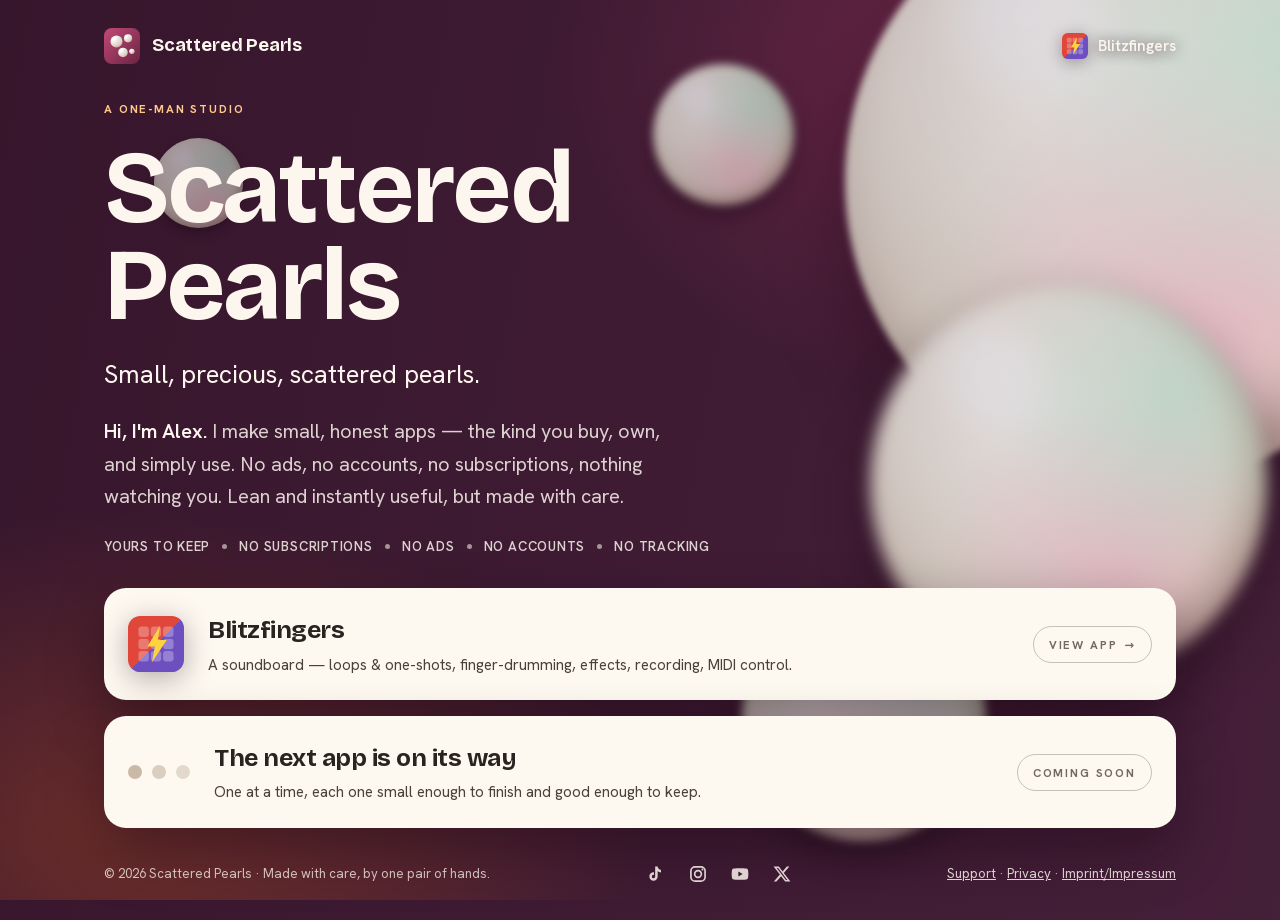
==== index.html @ 934b1f48 "Footers: the studio's channels — TikTok, Instagram, YouTube, X Co-Authored-By: Claude Opus 5.5 <nore" ====
<!doctype html>
<html lang="en" data-surface="brand">
<head>
  <meta charset="utf-8">
  <meta name="viewport" content="width=device-width, initial-scale=1">

  <title>Scattered Pearls — a one-man app studio</title>
  <meta name="description" content="A tiny studio for lean, ad-free apps that are yours to keep. No accounts, no subscriptions, no tracking. First app: Blitzfingers, a soundboard.">
  <link rel="canonical" href="https://scatteredpearls.studio/">
  <meta name="color-scheme" content="dark">
  <meta name="theme-color" content="#46203a">

  <meta property="og:type" content="website">
  <meta property="og:site_name" content="Scattered Pearls">
  <meta property="og:title" content="Scattered Pearls — a one-man app studio">
  <meta property="og:description" content="Small, honest apps — the kind you buy, own, and simply use. No ads, no accounts, no subscriptions, nothing watching you.">
  <meta property="og:url" content="https://scatteredpearls.studio/">

  <link rel="icon" href="favicon.ico" sizes="32x32">
  <link rel="icon" type="image/svg+xml" href="studio-tile.svg">
  <link rel="apple-touch-icon" href="studio-tile-180.png">

  <!-- Shared design system (vendored from the hub) -->
  <link rel="stylesheet" href="tokens.css">
  <link rel="stylesheet" href="base.css">

  <style>
    /* Locally-hosted brand fonts — no CDN, no visitor data leaves for a third party. */
    @font-face { font-family: "Hanken Grotesk"; font-style: normal; font-weight: 400; font-display: swap; src: url("fonts/hanken-400.woff2") format("woff2"); }
    @font-face { font-family: "Hanken Grotesk"; font-style: normal; font-weight: 600; font-display: swap; src: url("fonts/hanken-600.woff2") format("woff2"); }
    @font-face { font-family: "Hanken Grotesk"; font-style: normal; font-weight: 700; font-display: swap; src: url("fonts/hanken-700.woff2") format("woff2"); }
    @font-face { font-family: "Bricolage Grotesque"; font-style: normal; font-weight: 700; font-display: swap; src: url("fonts/bricolage-700.woff2") format("woff2"); }

    /* Palette comes from the design system's brand surface: this page opts in
       with data-surface="brand" on <html>, so tokens.css provides the plum
       ground, cream card and on-ground text (plus the type/space/radius
       scales). Not themed — one fixed branded surface, always dark. */

    * { box-sizing: border-box; }
    html, body { min-height: 100%; }

    body {
      margin: 0;
      min-height: 100svh;
      position: relative;
      overflow-x: hidden;
      background:
        radial-gradient(70vw 62vh at 86% 8%, var(--sp-ground-rose) 0%, rgba(138, 47, 86, 0) 62%),
        radial-gradient(68vw 58vh at 10% 92%, var(--sp-ground-warm) 0%, rgba(154, 68, 51, 0) 60%),
        var(--sp-ground);
      background-attachment: fixed;
      color: var(--sp-on-ground);
      font-family: var(--sp-font-body);
      font-size: var(--sp-text-md);
      line-height: var(--sp-leading-normal);
      -webkit-font-smoothing: antialiased;
    }

    /* ── Pearls ──────────────────────────────────────────────────────────────
       Each pearl is one element. --s is its diameter; the highlight, the
       nacre sheen, the core shadow and the cast shadow all scale from it, so
       a pearl stays a pearl at any size. */
    .pearls { position: absolute; inset: 0; overflow: hidden; pointer-events: none; z-index: 0; }

    .pearl {
      position: absolute;
      width: var(--s);
      height: var(--s);
      border-radius: 50%;
      filter: blur(calc(var(--s) * 0.006));
      background:
        radial-gradient(circle at 30% 22%, #ffffff 0%, rgba(255,255,255,.90) 5%, rgba(255,255,255,0) 16%),
        radial-gradient(circle at 76% 28%, rgba(166,232,212,.42) 0%, rgba(166,232,212,0) 44%),
        radial-gradient(circle at 62% 74%, rgba(255,179,208,.46) 0%, rgba(255,179,208,0) 48%),
        radial-gradient(circle at 36% 30%, #fffefb 0%, #f6f0e6 32%, #e3d8c9 64%, #b7a693 100%);
      box-shadow:
        inset calc(var(--s) * -0.034) calc(var(--s) * -0.040) calc(var(--s) * 0.087) rgba(88, 62, 52, .30),
        0 calc(var(--s) * 0.063) calc(var(--s) * 0.127) rgba(28, 6, 20, .48);
    }

    .p1 { --s: clamp(300px, 47vw, 640px); right: -13%; top: -13%;  animation: sp-drift-1 19s cubic-bezier(.45,.05,.55,.95) infinite; }
    .p2 { --s: clamp(190px, 31vw, 440px); right:  1%;  top:  31%;  animation: sp-drift-2 24s cubic-bezier(.45,.05,.55,.95) infinite; filter: blur(8px); }
    .p3 { --s: clamp(130px, 19vw, 275px); right: 23%;  top:  65%;  animation: sp-drift-3 31s cubic-bezier(.45,.05,.55,.95) infinite; filter: blur(5px); }
    .p4 { --s: clamp(88px,  11vw, 158px); left:  51%;  top:   7%;  animation: sp-drift-2 24s cubic-bezier(.45,.05,.55,.95) infinite; filter: blur(4px); }
    .p5 { --s: clamp(58px,   7vw, 100px); left:  12%;  top:  15%;  animation: sp-drift-1 19s cubic-bezier(.45,.05,.55,.95) infinite; }

    @keyframes sp-drift-1 { 0%, 100% { transform: translate3d(0, 0, 0); } 50% { transform: translate3d(-14px, -26px, 0); } }
    @keyframes sp-drift-2 { 0%, 100% { transform: translate3d(0, 0, 0); } 50% { transform: translate3d(18px, 20px, 0); } }
    @keyframes sp-drift-3 { 0%, 100% { transform: translate3d(0, 0, 0); } 50% { transform: translate3d(-22px, 14px, 0); } }

    /* Seats the text on the colour without flattening it. */
    .scrim {
      position: absolute; inset: 0; z-index: 1; pointer-events: none;
      background: linear-gradient(100deg, rgba(38, 12, 30, .48) 0%, rgba(38, 12, 30, .26) 46%, rgba(38, 12, 30, .04) 100%);
    }

    /* ── Layout ── */
    .page {
      position: relative; z-index: 2;
      display: flex; flex-direction: column;
      gap: var(--sp-space-6);
      min-height: 100svh;
      max-width: 1120px;
      margin: 0 auto;
      padding: var(--sp-space-5) var(--sp-space-5) var(--sp-space-6);
      padding-left: max(var(--sp-space-5), env(safe-area-inset-left));
      padding-right: max(var(--sp-space-5), env(safe-area-inset-right));
    }

    :focus-visible { outline: 3px solid rgba(255, 201, 141, .9); outline-offset: 3px; border-radius: 6px; }

    .site-head { display: flex; align-items: center; justify-content: space-between; gap: var(--sp-space-4); }
    .brand { display: inline-flex; align-items: center; gap: var(--sp-space-3); text-decoration: none; color: var(--sp-on-ground); }
    .brand img { width: 36px; height: 36px; display: block; }
    .brand span { font-family: var(--sp-font-display); font-weight: var(--sp-weight-bold); font-size: var(--sp-text-lg); letter-spacing: -0.01em; }
    /* One link per app for now; becomes an "Apps" entry once there is a second. */
    .site-nav a { display: inline-flex; align-items: center; gap: 10px; min-height: 44px; color: var(--sp-on-ground); text-decoration: none; font-size: var(--sp-text-md); font-weight: var(--sp-weight-semibold); text-shadow: 0 1px 14px rgba(38, 12, 30, .75); }
    .site-nav a img { width: 26px; height: 26px; display: block; filter: drop-shadow(0 3px 8px rgba(28, 6, 20, .35)); }
    .site-nav a:hover span { text-decoration: underline; text-underline-offset: 5px; text-decoration-thickness: 1px; }

    .hero { flex-grow: 1; display: flex; flex-direction: column; justify-content: center; gap: var(--sp-space-5); max-width: 62ch; }
    .eyebrow { font-size: var(--sp-text-xs); font-weight: var(--sp-weight-bold); letter-spacing: var(--sp-tracking-label); text-transform: uppercase; color: var(--sp-eyebrow); }
    h1 { margin: 0; font-family: var(--sp-font-display); font-weight: var(--sp-weight-bold); font-size: clamp(3.2rem, 8vw, 6.4rem); line-height: 0.94; letter-spacing: -0.032em; }
    .claim { margin: 0; font-size: clamp(1.15rem, 2.2vw, 1.62rem); font-weight: var(--sp-weight-medium); line-height: 1.3; max-width: 30ch; }
    .lede { margin: 0; font-size: clamp(1.0625rem, 1.6vw, 1.25rem); line-height: 1.62; color: var(--sp-on-ground-2); max-width: 52ch; }
    .lede strong { font-weight: var(--sp-weight-semibold); color: var(--sp-on-ground); }

    .promises { display: flex; flex-wrap: wrap; align-items: center; gap: var(--sp-space-3); margin: 0; padding: 0; list-style: none; font-size: var(--sp-text-sm); font-weight: var(--sp-weight-semibold); letter-spacing: 0.06em; text-transform: uppercase; color: var(--sp-on-ground-2); }
    .promises li { display: inline-flex; align-items: center; gap: var(--sp-space-3); }
    .promises li + li::before { content: ""; width: 5px; height: 5px; border-radius: 50%; background: rgba(253, 246, 238, .55); }

    /* The promises row is a label strip, not prose, so it does not share the hero's text
       measure: from tablet up it runs to its natural width and stays on one line. */
    @media (min-width: 560px) {
      .promises { flex-wrap: nowrap; width: max-content; }
    }

    /* ── App cards on the brand ground: live app links + a coming-soon slot.
       Both are the same cream card; .app is the interactive (link) variant. ── */
    .apps { display: flex; flex-direction: column; gap: var(--sp-space-4); }

    .soon,
    .app {
      display: flex; align-items: center; gap: var(--sp-space-5);
      background: var(--sp-card); color: var(--sp-card-ink);
      border-radius: var(--sp-radius-xl);
      padding: var(--sp-space-5);
      box-shadow: 0 24px 54px rgba(28, 6, 20, .44);
    }

    /* Live app link */
    .app { text-decoration: none; transition: transform var(--sp-dur-base) var(--sp-ease), box-shadow var(--sp-dur-base) var(--sp-ease); }
    .app:hover { transform: translateY(-2px); box-shadow: 0 32px 64px rgba(28, 6, 20, .52); }
    .app .icon { flex: 0 0 auto; width: 56px; height: 56px; }
    .app .icon img { width: 100%; height: 100%; display: block; filter: drop-shadow(0 6px 14px rgba(28, 6, 20, .32)); }
    .app .meta { display: flex; flex-direction: column; gap: 4px; min-width: 0; }
    .app .name { font-family: var(--sp-font-display); font-weight: var(--sp-weight-bold); font-size: var(--sp-text-xl); letter-spacing: -0.02em; }
    .app .desc { font-size: var(--sp-text-md); color: var(--sp-card-ink-2); }
    .app .tag { margin-left: auto; flex: 0 0 auto; display: inline-flex; align-items: center; gap: 7px; font-size: var(--sp-text-xs); font-weight: var(--sp-weight-bold); letter-spacing: var(--sp-tracking-label); text-transform: uppercase; color: var(--sp-card-muted); border: 1px solid rgba(42, 36, 32, .26); border-radius: var(--sp-radius-pill); padding: 9px 15px; white-space: nowrap; }
    .app .tag .arr { transition: transform var(--sp-dur-base) var(--sp-ease); }
    .app:hover .tag { color: var(--sp-card-ink); border-color: rgba(42, 36, 32, .5); }
    .app:hover .tag .arr { transform: translateX(3px); }

    /* Coming-soon slot */
    .soon .dots { display: flex; gap: 10px; flex: 0 0 auto; }
    .soon .dots span { width: 14px; height: 14px; border-radius: 50%; background: #d9cec0; }
    .soon .dots span:nth-child(1) { background: #c9b9a6; }
    .soon .dots span:nth-child(3) { background: #e2d9cc; }
    .soon .txt { display: flex; flex-direction: column; gap: 4px; }
    .soon .title { font-family: var(--sp-font-display); font-weight: var(--sp-weight-bold); font-size: var(--sp-text-xl); letter-spacing: -0.02em; }
    .soon .sub { font-size: var(--sp-text-md); color: var(--sp-card-ink-2); }
    .soon .tag { margin-left: auto; flex: 0 0 auto; font-size: var(--sp-text-xs); font-weight: var(--sp-weight-bold); letter-spacing: var(--sp-tracking-label); text-transform: uppercase; color: var(--sp-card-muted); border: 1px solid rgba(42, 36, 32, .26); border-radius: var(--sp-radius-pill); padding: 9px 15px; }

    footer { display: flex; align-items: center; justify-content: space-between; gap: var(--sp-space-4); font-size: var(--sp-text-sm); color: var(--sp-on-ground-3); }
    footer a { color: var(--sp-on-ground-2); }
    footer a:hover { color: var(--sp-on-ground); }
    .social { display: inline-flex; gap: 14px; align-items: center; }
    .social a { display: inline-flex; padding: 4px; border-radius: 8px; }
    .social a:hover { opacity: .85; }

    /* ── Phone ── */
    @media (max-width: 720px) {
      .page { gap: var(--sp-space-5); padding: var(--sp-space-4) var(--sp-space-4) var(--sp-space-5); }
      .hero { gap: var(--sp-space-4); }
      .brand img { width: 32px; height: 32px; }
      .brand span { font-size: var(--sp-text-md); }

      .p1 { --s: 320px; right: -33%; top: -15%; }
      .p2 { --s: 150px; left: -14%; right: auto; top: 8%; }
      .p3 { --s: 210px; right: -22%; top: auto; bottom: 4%; }
      .p4, .p5 { display: none; }

      .scrim { background: linear-gradient(180deg, rgba(38, 12, 30, .30) 0%, rgba(38, 12, 30, .14) 38%, rgba(38, 12, 30, .34) 100%); }

      .soon, .app { flex-wrap: wrap; gap: var(--sp-space-4); padding: var(--sp-space-4); border-radius: var(--sp-radius-lg); }
      .soon .tag, .app .tag { margin-left: 0; }
      footer { flex-direction: column; align-items: flex-start; gap: 4px; }
    }

    /* base.css already damps animation globally; this is the explicit belt-and-braces. */
    @media (prefers-reduced-motion: reduce) {
      .p1, .p2, .p3, .p4, .p5 { animation: none; }
    }
  </style>
</head>
<body>

  <div class="pearls" aria-hidden="true">
    <span class="pearl p1"></span>
    <span class="pearl p2"></span>
    <span class="pearl p3"></span>
    <span class="pearl p4"></span>
    <span class="pearl p5"></span>
  </div>
  <div class="scrim" aria-hidden="true"></div>

  <div class="page">

    <header class="site-head">
      <a class="brand" href="/">
        <img src="studio-tile.svg" alt="" width="36" height="36">
        <span>Scattered Pearls</span>
      </a>
      <nav class="site-nav" aria-label="Apps"><a href="/blitzfingers/"><img src="blitzfingers-icon.svg" alt="" width="26" height="26"><span>Blitzfingers</span></a></nav>
    </header>

    <main class="hero">
      <span class="eyebrow">A one-man studio</span>
      <h1>Scattered<br>Pearls</h1>
      <p class="claim">Small, precious, scattered pearls.</p>
      <p class="lede"><strong>Hi, I'm Alex.</strong> I make small, honest apps — the kind you buy, own, and simply use. No ads, no accounts, no subscriptions, nothing watching you. Lean and instantly useful, but made with care.</p>
      <ul class="promises">
        <li>Yours to keep</li>
        <li>no subscriptions</li>
        <li>no ads</li>
        <li>no accounts</li>
        <li>no tracking</li>
      </ul>
    </main>

    <div class="apps">
      <a class="app" href="/blitzfingers/" aria-label="Blitzfingers — a soundboard for iPhone. View the app.">
        <span class="icon"><img src="blitzfingers-icon.svg" alt="" width="56" height="56"></span>
        <span class="meta">
          <span class="name">Blitzfingers</span>
          <span class="desc">A soundboard — loops &amp; one-shots, finger-drumming, effects, recording, MIDI control.</span>
        </span>
        <span class="tag">View app <span class="arr" aria-hidden="true">→</span></span>
      </a>

      <div class="soon">
        <div class="dots" aria-hidden="true"><span></span><span></span><span></span></div>
        <div class="txt">
          <span class="title">The next app is on its way</span>
          <span class="sub">One at a time, each one small enough to finish and good enough to keep.</span>
        </div>
        <span class="tag">coming soon</span>
      </div>
    </div>

    <footer>
      <span>© 2026 Scattered Pearls · Made with care, by one pair of hands.</span>
      <nav class="social" aria-label="Scattered Pearls elsewhere"><a href="https://www.tiktok.com/@scatteredpearlsstudio" rel="me noopener" aria-label="TikTok" title="TikTok"><svg viewBox="0 0 24 24" width="20" height="20" fill="currentColor" aria-hidden="true"><path d="M14 3c.3 2.2 1.7 3.8 4 4.1v3a7 7 0 0 1-4-1.3V15a5 5 0 1 1-5-5h.6v3.1A2 2 0 1 0 11 15V3z"/></svg></a><a href="https://www.instagram.com/scatteredpearlsstudio" rel="me noopener" aria-label="Instagram" title="Instagram"><svg viewBox="0 0 24 24" width="20" height="20" fill="currentColor" aria-hidden="true"><rect x="3.5" y="3.5" width="17" height="17" rx="5" fill="none" stroke="currentColor" stroke-width="2"/><circle cx="12" cy="12" r="4" fill="none" stroke="currentColor" stroke-width="2"/><circle cx="17.3" cy="6.7" r="1.2"/></svg></a><a href="https://www.youtube.com/@scatteredpearlsstudio" rel="me noopener" aria-label="YouTube" title="YouTube"><svg viewBox="0 0 24 24" width="20" height="20" fill="currentColor" aria-hidden="true"><path d="M21.6 7.2a2.6 2.6 0 0 0-1.8-1.8C18.2 5 12 5 12 5s-6.2 0-7.8.4A2.6 2.6 0 0 0 2.4 7.2 27 27 0 0 0 2 12a27 27 0 0 0 .4 4.8 2.6 2.6 0 0 0 1.8 1.8C5.8 19 12 19 12 19s6.2 0 7.8-.4a2.6 2.6 0 0 0 1.8-1.8A27 27 0 0 0 22 12a27 27 0 0 0-.4-4.8zM10 15V9l5.2 3z"/></svg></a><a href="https://x.com/ScatteredPrsStd" rel="me noopener" aria-label="X" title="X"><svg viewBox="0 0 24 24" width="20" height="20" fill="currentColor" aria-hidden="true"><path d="M17.8 3h3.1l-6.8 7.8 8 10.2h-6.3l-4.9-6.4L5.3 21H2.2l7.3-8.3L1.9 3h6.4l4.4 5.9zm-1.1 16.2h1.7L7.4 4.7H5.6z"/></svg></a></nav>
      <nav class="legal" aria-label="Legal"><a href="/support/">Support</a> · <a href="/privacy/">Privacy</a> · <a href="/imprint/">Imprint/Impressum</a></nav>
    </footer>

  </div>

</body>
</html>
---- tokens.css ----
/* Scattered Pearls — design tokens (source of truth).
   Three layers:
     Foundation  — theme-agnostic scales (type, space, radii, motion) on :root.
     Theme       — light (warm) is the default; dark follows the OS via
                   prefers-color-scheme, or is forced with [data-theme="dark"].
                   [data-theme="warm"|"light"] forces light.
     Semantic    — the slots components consume (--surface-*, --text, --accent,
                   --pad-*, …). Components reference ONLY these slots (plus the
                   documented --sp-* type/space/radii scales) — never raw theme
                   colours — so a theme swap re-skins an app without code changes.
   Colour choices meet WCAG AA (see contrast notes). */

:root {
  /* ── Foundation · scales (theme-agnostic) ── */
  --sp-font-display: "Bricolage Grotesque", ui-sans-serif, system-ui, sans-serif;
  --sp-font-body:    "Hanken Grotesk", ui-sans-serif, system-ui, sans-serif;

  --sp-text-xs:   0.72rem;
  --sp-text-sm:   0.82rem;
  --sp-text-md:   0.95rem;   /* base */
  --sp-text-lg:   1.15rem;
  --sp-text-xl:   1.55rem;
  --sp-text-2xl:  2.20rem;
  --sp-text-3xl:  3.40rem;

  --sp-weight-regular:  400;
  --sp-weight-medium:   500;
  --sp-weight-semibold: 600;
  --sp-weight-bold:     700;
  --sp-weight-black:    800;

  --sp-leading-tight:  1.05;
  --sp-leading-snug:   1.20;
  --sp-leading-normal: 1.50;

  --sp-tracking-label: 0.16em;
  --sp-tracking-tight: -0.01em;

  --sp-space-1: 4px;  --sp-space-2: 8px;  --sp-space-3: 12px; --sp-space-4: 16px;
  --sp-space-5: 24px; --sp-space-6: 32px; --sp-space-7: 48px; --sp-space-8: 64px;

  --sp-radius-sm: 8px; --sp-radius-md: 14px; --sp-radius-lg: 18px;
  --sp-radius-xl: 22px; --sp-radius-pill: 999px;

  --sp-ease: cubic-bezier(.2, .7, .3, 1);
  --sp-dur-fast: 0.12s; --sp-dur-base: 0.20s;

  /* ── Theme · light (warm) — default appearance ── */
  --sp-paper:        #f6f1e9;
  --sp-surface:      #fffdf9;
  --sp-surface-2:    #efe8dc;
  --sp-ink:          #2a2420;
  --sp-ink-soft:     #4a4139;
  --sp-muted:        #736a5e;   /* 4.7:1 on paper, 5.2:1 on surface */
  --sp-line:         rgba(42, 36, 32, .09);
  --sp-line-strong:  rgba(42, 36, 32, .16);

  --sp-shadow-1: 0 1px 2px rgba(42, 36, 32, .05);
  --sp-shadow-2: 0 2px 6px rgba(42, 36, 32, .06);
  --sp-shadow-3: 0 14px 34px rgba(42, 36, 32, .08);

  --sp-accent:          #6d4fc0;   /* purple (Blitzfingers primary) — white text 5.95:1 */
  --sp-accent-strong:   #5a3fb0;   /* gradient dark end; white text 7.6:1 */
  --sp-accent-2:        #22796d;   /* deep teal — secondary chrome; white text 5.2:1 */
  --sp-accent-2-strong: #1a6255;
  --sp-highlight:       #ffd23f;   /* yellow bolt — highlight only (not text/fills; poor contrast) */
  --sp-danger-color:    #c8372a;   /* red — destructive only; text 5.1:1 on surface */
  --sp-accent-soft:     rgba(109, 79, 192, .14);
  --sp-accent-2-soft:   rgba(34, 121, 109, .16);
  --sp-danger-soft:     rgba(200, 55, 42, .12);

  /* Per-sound identity palette — jewel tones (same family as the studio pearls).
     Colour is a usability aid: each sound keeps its own hue so the eye finds it
     fast. Every colour passes white text ≥4.5:1 (used at full strength on an
     active pad); idle pads mix it ~16% into the surface, so theme text carries.
     The loop/one-shot split is carried by label + glyph, not by colour. */
  --sp-pad-coral:  #c53f36;
  --sp-pad-amber:  #8f6412;
  --sp-pad-green:  #3f7d3a;
  --sp-pad-teal:   #1f8477;
  --sp-pad-blue:   #3a5bc7;
  --sp-pad-purple: #6d4fc0;
  --sp-pad-rose:   #b23a6a;
  --sp-pad-slate:  #566173;

  --sp-key-bg:      rgba(42, 36, 32, .10);
  --sp-vol-track:   rgba(42, 36, 32, .12);
  --sp-vol-fill:    rgba(42, 36, 32, .45);
  --sp-sheet-shadow: 0 -8px 30px rgba(42, 36, 32, .18);

  /* ── Semantic slots (theme-agnostic mappings — the app's contract) ── */
  --surface-0:     var(--sp-paper);
  --surface-1:     var(--sp-surface);
  --surface-2:     var(--sp-surface-2);
  --text:          var(--sp-ink);
  --text-soft:     var(--sp-ink-soft);
  --text-muted:    var(--sp-muted);
  --border:        var(--sp-line);
  --border-strong: var(--sp-line-strong);

  --accent:        var(--sp-accent);
  --accent-2:      var(--sp-accent-2);
  --on-accent:     #ffffff;
  --accent-soft:   var(--sp-accent-soft);
  --accent-2-soft: var(--sp-accent-2-soft);
  --danger:        var(--sp-danger-color);
  --danger-soft:   var(--sp-danger-soft);
  --focus-ring:    rgba(109, 79, 192, .6);

  --radius-control: var(--sp-radius-md);
  --radius-pad:     var(--sp-radius-lg);
  --radius-sheet:   var(--sp-radius-xl);

  --font-display:   var(--sp-font-display);
  --font-body:      var(--sp-font-body);

  /* Sound pads */
  --pad-bg:               var(--sp-surface-2);
  --pad-text:             var(--sp-ink-soft);
  --pad-border:           var(--sp-line);
  --pad-loop-active-bg:   linear-gradient(160deg, var(--sp-accent), var(--sp-accent-strong));
  --pad-shot-active-bg:   linear-gradient(160deg, var(--sp-accent-2), var(--sp-accent-2-strong));
  --pad-active-text:      var(--on-accent);
  --pad-active-shadow:    0 8px 22px rgba(90, 63, 176, .30);
  --pad-active-ring:      0 0 0 2px var(--focus-ring), 0 8px 26px rgba(90, 63, 176, .38);
  --pad-add-border:       1px dashed var(--sp-line-strong);

  /* Keycaps, volume indicator, sheet elevation */
  --key-bg:         var(--sp-key-bg);
  --key-active-bg:  rgba(255, 255, 255, .22);
  --vol-track:      var(--sp-vol-track);
  --vol-fill:       var(--sp-vol-fill);
  --sheet-shadow:   var(--sp-sheet-shadow);
}

/* ── Theme · dark ──────────────────────────────────────────────────────
   Overrides the raw theme colours; the semantic slots above follow. Applies
   when the OS is dark (unless a light theme is forced) and when [data-theme="dark"]
   is set. Accents stay the deep purple (white text still passes on dark). */
@media (prefers-color-scheme: dark) {
  :root:not([data-theme="warm"]):not([data-theme="light"]) {
    --sp-paper:        #17151b;
    --sp-surface:      #201d26;
    --sp-surface-2:    #2a2531;
    --sp-ink:          #f1ede6;
    --sp-ink-soft:     #cfc7bb;
    --sp-muted:        #a49a8d;
    --sp-danger-color: #ef9a8f;   /* soft red — readable on dark (7.7:1) */
    --sp-danger-soft:  rgba(239, 154, 143, .16);
    --sp-line:         rgba(255, 255, 255, .10);
    --sp-line-strong:  rgba(255, 255, 255, .18);
    --sp-shadow-1: 0 1px 2px rgba(0, 0, 0, .40);
    --sp-shadow-2: 0 2px 8px rgba(0, 0, 0, .50);
    --sp-shadow-3: 0 14px 34px rgba(0, 0, 0, .55);
    --sp-key-bg:       rgba(255, 255, 255, .14);
    --sp-vol-track:    rgba(255, 255, 255, .12);
    --sp-vol-fill:     rgba(255, 255, 255, .50);
    --sp-sheet-shadow: 0 -8px 30px rgba(0, 0, 0, .55);
  }
}
[data-theme="dark"] {
  --sp-paper:        #17151b;
  --sp-surface:      #201d26;
  --sp-surface-2:    #2a2531;
  --sp-ink:          #f1ede6;
  --sp-ink-soft:     #cfc7bb;
  --sp-muted:        #a49a8d;
  --sp-danger-color: #ef9a8f;   /* soft red — readable on dark (7.7:1) */
  --sp-danger-soft:  rgba(239, 154, 143, .16);
  --sp-line:         rgba(255, 255, 255, .10);
  --sp-line-strong:  rgba(255, 255, 255, .18);
  --sp-shadow-1: 0 1px 2px rgba(0, 0, 0, .40);
  --sp-shadow-2: 0 2px 8px rgba(0, 0, 0, .50);
  --sp-shadow-3: 0 14px 34px rgba(0, 0, 0, .55);
  --sp-key-bg:       rgba(255, 255, 255, .14);
  --sp-vol-track:    rgba(255, 255, 255, .12);
  --sp-vol-fill:     rgba(255, 255, 255, .50);
  --sp-sheet-shadow: 0 -8px 30px rgba(0, 0, 0, .55);
}

/* ── Increase Contrast (maps to iOS "Increase Contrast" / Android high contrast) ──────
   Drops the muted step to full body text, strengthens borders and the focus ring.
   Scoped per theme so it composes with the light/dark blocks above. */
@media (prefers-contrast: more) {
  :root:not([data-theme="dark"]) {                 /* light (auto or forced) */
    --sp-muted:       var(--sp-ink-soft);
    --sp-line:        rgba(42, 36, 32, .28);
    --sp-line-strong: rgba(42, 36, 32, .5);
    --focus-ring:     rgba(90, 63, 176, .9);
  }
  [data-theme="dark"] {                            /* forced dark */
    --sp-muted:       var(--sp-ink-soft);
    --sp-line:        rgba(255, 255, 255, .30);
    --sp-line-strong: rgba(255, 255, 255, .5);
    --focus-ring:     rgba(158, 138, 224, .95);
  }
}
@media (prefers-color-scheme: dark) and (prefers-contrast: more) {
  :root:not([data-theme="warm"]):not([data-theme="light"]) {   /* dark (auto) — wins on specificity */
    --sp-muted:       var(--sp-ink-soft);
    --sp-line:        rgba(255, 255, 255, .30);
    --sp-line-strong: rgba(255, 255, 255, .5);
    --focus-ring:     rgba(158, 138, 224, .95);
  }
}

/* ── Brand surface — the studio marketing ground ───────────────────────────
   A third surface, distinct from the app's light/dark paper/ink themes: one
   fixed branded ground (deep plum, nacre pearls) for the studio website and
   future app landing pages. Theme-agnostic on purpose — it does NOT follow
   prefers-color-scheme; it is always this dark jewel surface. Opt in with
   data-surface="brand" on <html>. It uses its own token names, so it never
   collides with the app theme slots above (a page consuming it also keeps the
   type/space/radius scales from :root). Contrast on --sp-ground: --sp-on-ground
   12.4:1, --sp-eyebrow 7.9:1, --sp-on-ground-2 passes AA for body. Introduced
   with the studio-home redesign (see DECISIONS.md, 2026-09-18). */
[data-surface="brand"] {
  color-scheme: dark;

  --sp-ground:       #46203a;   /* deep plum base */
  --sp-ground-warm:  #9a4433;   /* lower-left field */
  --sp-ground-rose:  #8a2f56;   /* upper-right field */
  --sp-on-ground:    #fdf6ee;   /* cream — 12.4:1 on the base */
  --sp-on-ground-2:  rgba(253, 246, 238, .84);   /* body copy — passes AA */
  --sp-on-ground-3:  rgba(253, 246, 238, .74);   /* footer */
  --sp-eyebrow:      #ffc98d;   /* warm amber — 7.9:1 on the base */
  --sp-card:         #fdf8f0;   /* the cream card */
  --sp-card-ink:     #2a2420;
  --sp-card-ink-2:   #4a4139;
  --sp-card-muted:   #736a5e;
}
---- base.css ----
/* Scattered Pearls — platform hardening for web-in-native-shell (Capacitor / WKWebView)
   plus baseline accessibility. Vendor alongside tokens.css and link it AFTER tokens.css.
   App components keep their own styles; this only sets platform-safe defaults. */

/* Don't let iOS silently re-scale text (the layout autosizer). */
html { -webkit-text-size-adjust: 100%; text-size-adjust: 100%; }

/* Dynamic Type: text should track the system "Larger Text" setting. On Apple platforms
   `-apple-system-body` resolves to the user's Dynamic Type body size, so our rem-based type
   scale (tokens are in rem) follows it. Elsewhere the value is invalid and ignored, so the
   root stays 16px. Brand fonts are preserved: only the SIZE comes from the system here —
   body/components set their own font-family, which descendants inherit. */
:root { font: -apple-system-body; }

/* No grey tap flash — apps provide their own :active press state instead. */
* { -webkit-tap-highlight-color: transparent; }

/* iOS zooms the whole page when a focused text field is < 16px. Keep them at 16px. */
input:not([type="range"]):not([type="checkbox"]):not([type="radio"]),
select, textarea { font-size: 16px; }

/* Remove the double-tap-zoom delay on interactive elements. */
a, button, label, select, summary, [role="button"] { touch-action: manipulation; }

/* Keep rubber-band scrolling from bouncing the whole app shell. */
html, body { overscroll-behavior: contain; }

/* Respect Reduce Motion: damp animations/transitions to near-instant (fade, don't move). */
@media (prefers-reduced-motion: reduce) {
  *, *::before, *::after {
    animation-duration: .001ms !important;
    animation-iteration-count: 1 !important;
    transition-duration: .001ms !important;
    scroll-behavior: auto !important;
  }
}
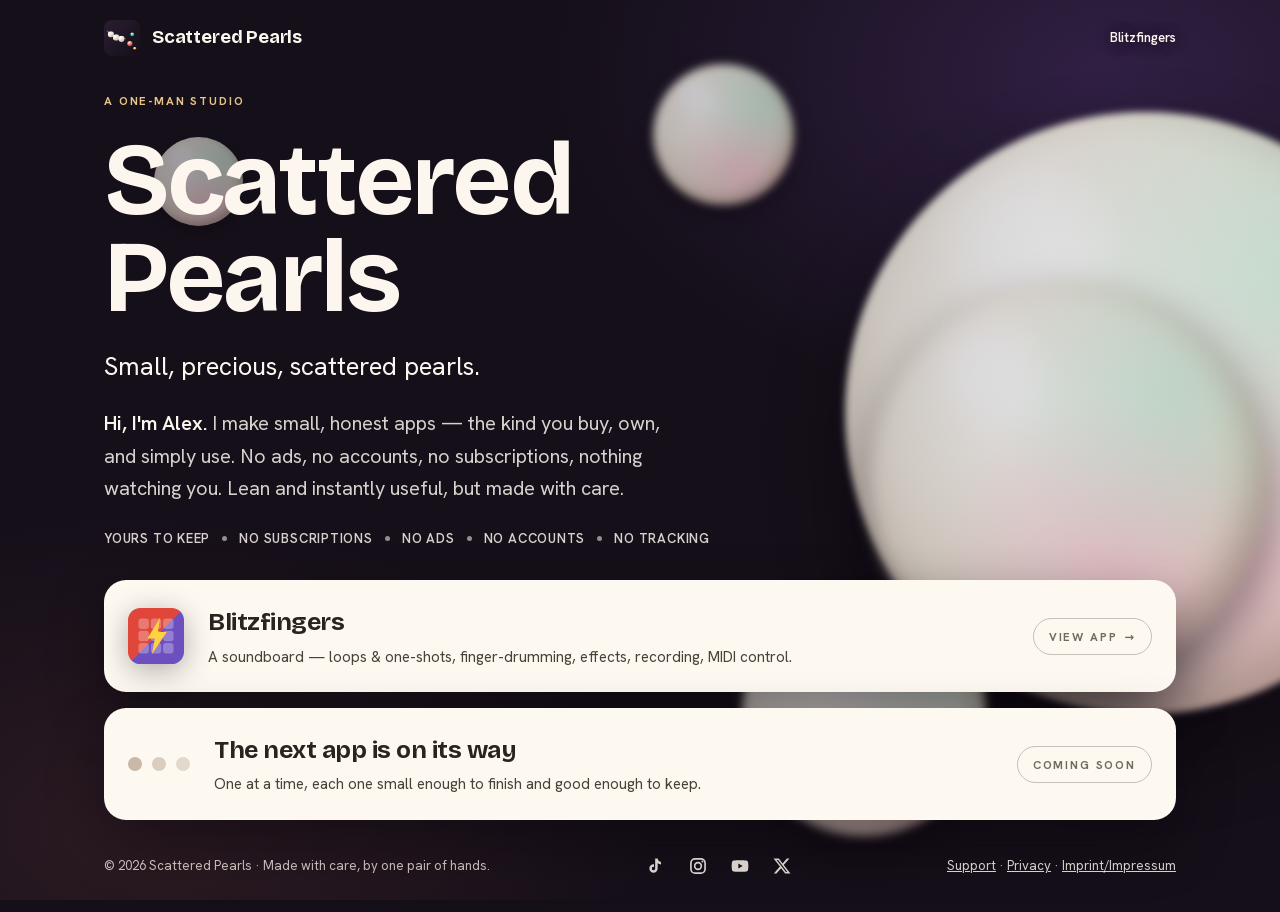
==== commit cbbda04b: "Studio pages on ink with the strand mark; the app link in the header as text; the logo no longer jum" ====
--- a/index.html
+++ b/index.html
@@ -8,7 +8,7 @@
   <meta name="description" content="A tiny studio for lean, ad-free apps that are yours to keep. No accounts, no subscriptions, no tracking. First app: Blitzfingers, a soundboard.">
   <link rel="canonical" href="https://scatteredpearls.studio/">
   <meta name="color-scheme" content="dark">
-  <meta name="theme-color" content="#46203a">
+  <meta name="theme-color" content="#150f19">
 
   <meta property="og:type" content="website">
   <meta property="og:site_name" content="Scattered Pearls">
@@ -45,8 +45,8 @@
       position: relative;
       overflow-x: hidden;
       background:
-        radial-gradient(70vw 62vh at 86% 8%, var(--sp-ground-rose) 0%, rgba(138, 47, 86, 0) 62%),
-        radial-gradient(68vw 58vh at 10% 92%, var(--sp-ground-warm) 0%, rgba(154, 68, 51, 0) 60%),
+        radial-gradient(70vw 62vh at 86% 8%, var(--sp-ground-rose) 0%, transparent 62%),
+        radial-gradient(68vw 58vh at 10% 92%, var(--sp-ground-warm) 0%, transparent 60%),
         var(--sp-ground);
       background-attachment: fixed;
       color: var(--sp-on-ground);
@@ -60,6 +60,7 @@
        Each pearl is one element. --s is its diameter; the highlight, the
        nacre sheen, the core shadow and the cast shadow all scale from it, so
        a pearl stays a pearl at any size. */
+    /* The pearls stay below the header band, so its link is never set over one (maker, 2026-10-17). */
     .pearls { position: absolute; inset: 0; overflow: hidden; pointer-events: none; z-index: 0; }
 
     .pearl {
@@ -75,10 +76,10 @@
         radial-gradient(circle at 36% 30%, #fffefb 0%, #f6f0e6 32%, #e3d8c9 64%, #b7a693 100%);
       box-shadow:
         inset calc(var(--s) * -0.034) calc(var(--s) * -0.040) calc(var(--s) * 0.087) rgba(88, 62, 52, .30),
-        0 calc(var(--s) * 0.063) calc(var(--s) * 0.127) rgba(28, 6, 20, .48);
-    }
-
-    .p1 { --s: clamp(300px, 47vw, 640px); right: -13%; top: -13%;  animation: sp-drift-1 19s cubic-bezier(.45,.05,.55,.95) infinite; }
+        0 calc(var(--s) * 0.063) calc(var(--s) * 0.127) rgba(8, 5, 11, .48);
+    }
+
+    .p1 { --s: clamp(300px, 47vw, 640px); right: -13%; top: 112px; animation: sp-drift-1 19s cubic-bezier(.45,.05,.55,.95) infinite; }
     .p2 { --s: clamp(190px, 31vw, 440px); right:  1%;  top:  31%;  animation: sp-drift-2 24s cubic-bezier(.45,.05,.55,.95) infinite; filter: blur(8px); }
     .p3 { --s: clamp(130px, 19vw, 275px); right: 23%;  top:  65%;  animation: sp-drift-3 31s cubic-bezier(.45,.05,.55,.95) infinite; filter: blur(5px); }
     .p4 { --s: clamp(88px,  11vw, 158px); left:  51%;  top:   7%;  animation: sp-drift-2 24s cubic-bezier(.45,.05,.55,.95) infinite; filter: blur(4px); }
@@ -91,7 +92,7 @@
     /* Seats the text on the colour without flattening it. */
     .scrim {
       position: absolute; inset: 0; z-index: 1; pointer-events: none;
-      background: linear-gradient(100deg, rgba(38, 12, 30, .48) 0%, rgba(38, 12, 30, .26) 46%, rgba(38, 12, 30, .04) 100%);
+      background: linear-gradient(100deg, rgba(21, 15, 25, .48) 0%, rgba(21, 15, 25, .26) 46%, rgba(21, 15, 25, .04) 100%);
     }
 
     /* ── Layout ── */
@@ -102,20 +103,19 @@
       min-height: 100svh;
       max-width: 1120px;
       margin: 0 auto;
-      padding: var(--sp-space-5) var(--sp-space-5) var(--sp-space-6);
+      padding: var(--sp-space-4) var(--sp-space-5) var(--sp-space-6);   /* top: the header sits where it does on the app pages (app-nav.css) */
       padding-left: max(var(--sp-space-5), env(safe-area-inset-left));
       padding-right: max(var(--sp-space-5), env(safe-area-inset-right));
     }
 
-    :focus-visible { outline: 3px solid rgba(255, 201, 141, .9); outline-offset: 3px; border-radius: 6px; }
+    :focus-visible { outline: 3px solid rgba(232, 196, 138, .9); outline-offset: 3px; border-radius: 6px; }
 
     .site-head { display: flex; align-items: center; justify-content: space-between; gap: var(--sp-space-4); }
     .brand { display: inline-flex; align-items: center; gap: var(--sp-space-3); text-decoration: none; color: var(--sp-on-ground); }
     .brand img { width: 36px; height: 36px; display: block; }
     .brand span { font-family: var(--sp-font-display); font-weight: var(--sp-weight-bold); font-size: var(--sp-text-lg); letter-spacing: -0.01em; }
-    /* One link per app for now; becomes an "Apps" entry once there is a second. */
-    .site-nav a { display: inline-flex; align-items: center; gap: 10px; min-height: 44px; color: var(--sp-on-ground); text-decoration: none; font-size: var(--sp-text-md); font-weight: var(--sp-weight-semibold); text-shadow: 0 1px 14px rgba(38, 12, 30, .75); }
-    .site-nav a img { width: 26px; height: 26px; display: block; filter: drop-shadow(0 3px 8px rgba(28, 6, 20, .35)); }
+    /* One link per app for now, as text — the app's tile shows once, on its card (maker, 2026-10-17); becomes an "Apps" entry once there is a second. */
+    .site-nav a { display: inline-flex; align-items: center; gap: 10px; min-height: 44px; color: var(--sp-on-ground); text-decoration: none; font-size: var(--sp-text-sm); font-weight: var(--sp-weight-semibold); text-shadow: 0 1px 14px rgba(21, 15, 25, .75); }
     .site-nav a:hover span { text-decoration: underline; text-underline-offset: 5px; text-decoration-thickness: 1px; }
 
     .hero { flex-grow: 1; display: flex; flex-direction: column; justify-content: center; gap: var(--sp-space-5); max-width: 62ch; }
@@ -145,14 +145,14 @@
       background: var(--sp-card); color: var(--sp-card-ink);
       border-radius: var(--sp-radius-xl);
       padding: var(--sp-space-5);
-      box-shadow: 0 24px 54px rgba(28, 6, 20, .44);
+      box-shadow: 0 24px 54px rgba(8, 5, 11, .44);
     }
 
     /* Live app link */
     .app { text-decoration: none; transition: transform var(--sp-dur-base) var(--sp-ease), box-shadow var(--sp-dur-base) var(--sp-ease); }
-    .app:hover { transform: translateY(-2px); box-shadow: 0 32px 64px rgba(28, 6, 20, .52); }
+    .app:hover { transform: translateY(-2px); box-shadow: 0 32px 64px rgba(8, 5, 11, .52); }
     .app .icon { flex: 0 0 auto; width: 56px; height: 56px; }
-    .app .icon img { width: 100%; height: 100%; display: block; filter: drop-shadow(0 6px 14px rgba(28, 6, 20, .32)); }
+    .app .icon img { width: 100%; height: 100%; display: block; filter: drop-shadow(0 6px 14px rgba(8, 5, 11, .32)); }
     .app .meta { display: flex; flex-direction: column; gap: 4px; min-width: 0; }
     .app .name { font-family: var(--sp-font-display); font-weight: var(--sp-weight-bold); font-size: var(--sp-text-xl); letter-spacing: -0.02em; }
     .app .desc { font-size: var(--sp-text-md); color: var(--sp-card-ink-2); }
@@ -185,12 +185,12 @@
       .brand img { width: 32px; height: 32px; }
       .brand span { font-size: var(--sp-text-md); }
 
-      .p1 { --s: 320px; right: -33%; top: -15%; }
+      .p1 { --s: 320px; right: -33%; top: 84px; }
       .p2 { --s: 150px; left: -14%; right: auto; top: 8%; }
       .p3 { --s: 210px; right: -22%; top: auto; bottom: 4%; }
       .p4, .p5 { display: none; }
 
-      .scrim { background: linear-gradient(180deg, rgba(38, 12, 30, .30) 0%, rgba(38, 12, 30, .14) 38%, rgba(38, 12, 30, .34) 100%); }
+      .scrim { background: linear-gradient(180deg, rgba(21, 15, 25, .30) 0%, rgba(21, 15, 25, .14) 38%, rgba(21, 15, 25, .34) 100%); }
 
       .soon, .app { flex-wrap: wrap; gap: var(--sp-space-4); padding: var(--sp-space-4); border-radius: var(--sp-radius-lg); }
       .soon .tag, .app .tag { margin-left: 0; }
@@ -221,7 +221,7 @@
         <img src="studio-tile.svg" alt="" width="36" height="36">
         <span>Scattered Pearls</span>
       </a>
-      <nav class="site-nav" aria-label="Apps"><a href="/blitzfingers/"><img src="blitzfingers-icon.svg" alt="" width="26" height="26"><span>Blitzfingers</span></a></nav>
+      <nav class="site-nav" aria-label="Apps"><a href="/blitzfingers/"><span>Blitzfingers</span></a></nav>
     </header>
 
     <main class="hero">
@@ -260,7 +260,7 @@
 
     <footer>
       <span>© 2026 Scattered Pearls · Made with care, by one pair of hands.</span>
-      <nav class="social" aria-label="Scattered Pearls elsewhere"><a href="https://www.tiktok.com/@scatteredpearlsstudio" rel="me noopener" aria-label="TikTok" title="TikTok"><svg viewBox="0 0 24 24" width="20" height="20" fill="currentColor" aria-hidden="true"><path d="M14 3c.3 2.2 1.7 3.8 4 4.1v3a7 7 0 0 1-4-1.3V15a5 5 0 1 1-5-5h.6v3.1A2 2 0 1 0 11 15V3z"/></svg></a><a href="https://www.instagram.com/scatteredpearlsstudio" rel="me noopener" aria-label="Instagram" title="Instagram"><svg viewBox="0 0 24 24" width="20" height="20" fill="currentColor" aria-hidden="true"><rect x="3.5" y="3.5" width="17" height="17" rx="5" fill="none" stroke="currentColor" stroke-width="2"/><circle cx="12" cy="12" r="4" fill="none" stroke="currentColor" stroke-width="2"/><circle cx="17.3" cy="6.7" r="1.2"/></svg></a><a href="https://www.youtube.com/@scatteredpearlsstudio" rel="me noopener" aria-label="YouTube" title="YouTube"><svg viewBox="0 0 24 24" width="20" height="20" fill="currentColor" aria-hidden="true"><path d="M21.6 7.2a2.6 2.6 0 0 0-1.8-1.8C18.2 5 12 5 12 5s-6.2 0-7.8.4A2.6 2.6 0 0 0 2.4 7.2 27 27 0 0 0 2 12a27 27 0 0 0 .4 4.8 2.6 2.6 0 0 0 1.8 1.8C5.8 19 12 19 12 19s6.2 0 7.8-.4a2.6 2.6 0 0 0 1.8-1.8A27 27 0 0 0 22 12a27 27 0 0 0-.4-4.8zM10 15V9l5.2 3z"/></svg></a><a href="https://x.com/ScatteredPrsStd" rel="me noopener" aria-label="X" title="X"><svg viewBox="0 0 24 24" width="20" height="20" fill="currentColor" aria-hidden="true"><path d="M17.8 3h3.1l-6.8 7.8 8 10.2h-6.3l-4.9-6.4L5.3 21H2.2l7.3-8.3L1.9 3h6.4l4.4 5.9zm-1.1 16.2h1.7L7.4 4.7H5.6z"/></svg></a></nav>
+      <nav class="social" aria-label="Scattered Pearls elsewhere"><a href="https://www.tiktok.com/@scatteredpearlsstudio" target="_blank" rel="me noopener" aria-label="TikTok" title="TikTok"><svg viewBox="0 0 24 24" width="20" height="20" fill="currentColor" aria-hidden="true"><path d="M14 3c.3 2.2 1.7 3.8 4 4.1v3a7 7 0 0 1-4-1.3V15a5 5 0 1 1-5-5h.6v3.1A2 2 0 1 0 11 15V3z"/></svg></a><a href="https://www.instagram.com/scatteredpearlsstudio" target="_blank" rel="me noopener" aria-label="Instagram" title="Instagram"><svg viewBox="0 0 24 24" width="20" height="20" fill="currentColor" aria-hidden="true"><rect x="3.5" y="3.5" width="17" height="17" rx="5" fill="none" stroke="currentColor" stroke-width="2"/><circle cx="12" cy="12" r="4" fill="none" stroke="currentColor" stroke-width="2"/><circle cx="17.3" cy="6.7" r="1.2"/></svg></a><a href="https://www.youtube.com/@scatteredpearlsstudio" target="_blank" rel="me noopener" aria-label="YouTube" title="YouTube"><svg viewBox="0 0 24 24" width="20" height="20" fill="currentColor" aria-hidden="true"><path d="M21.6 7.2a2.6 2.6 0 0 0-1.8-1.8C18.2 5 12 5 12 5s-6.2 0-7.8.4A2.6 2.6 0 0 0 2.4 7.2 27 27 0 0 0 2 12a27 27 0 0 0 .4 4.8 2.6 2.6 0 0 0 1.8 1.8C5.8 19 12 19 12 19s6.2 0 7.8-.4a2.6 2.6 0 0 0 1.8-1.8A27 27 0 0 0 22 12a27 27 0 0 0-.4-4.8zM10 15V9l5.2 3z"/></svg></a><a href="https://x.com/ScatteredPrsStd" target="_blank" rel="me noopener" aria-label="X" title="X"><svg viewBox="0 0 24 24" width="20" height="20" fill="currentColor" aria-hidden="true"><path d="M17.8 3h3.1l-6.8 7.8 8 10.2h-6.3l-4.9-6.4L5.3 21H2.2l7.3-8.3L1.9 3h6.4l4.4 5.9zm-1.1 16.2h1.7L7.4 4.7H5.6z"/></svg></a></nav>
       <nav class="legal" aria-label="Legal"><a href="/support/">Support</a> · <a href="/privacy/">Privacy</a> · <a href="/imprint/">Imprint/Impressum</a></nav>
     </footer>
 
--- a/tokens.css
+++ b/tokens.css
@@ -99,6 +99,7 @@
   --border-strong: var(--sp-line-strong);
 
   --accent:        var(--sp-accent);
+  --accent-text:   #6d4fc0;   /* accent AS ink (light) — 5.86 / 5.29 / 4.89 on paper/surface/surface-2 */
   --accent-2:      var(--sp-accent-2);
   --on-accent:     #ffffff;
   --accent-soft:   var(--sp-accent-soft);
@@ -156,6 +157,7 @@
     --sp-vol-track:    rgba(255, 255, 255, .12);
     --sp-vol-fill:     rgba(255, 255, 255, .50);
     --sp-sheet-shadow: 0 -8px 30px rgba(0, 0, 0, .55);
+    --accent-text:     #9e8ae0;   /* accent AS ink (dark) — 6.18 / 5.66 / 5.09; = focus-ring rgba(158,138,224,.95) */
   }
 }
 [data-theme="dark"] {
@@ -176,6 +178,7 @@
   --sp-vol-track:    rgba(255, 255, 255, .12);
   --sp-vol-fill:     rgba(255, 255, 255, .50);
   --sp-sheet-shadow: 0 -8px 30px rgba(0, 0, 0, .55);
+  --accent-text:     #9e8ae0;   /* accent AS ink (dark) — 6.18 / 5.66 / 5.09; = focus-ring rgba(158,138,224,.95) */
 }
 
 /* ── Increase Contrast (maps to iOS "Increase Contrast" / Android high contrast) ──────
@@ -206,26 +209,27 @@
 
 /* ── Brand surface — the studio marketing ground ───────────────────────────
    A third surface, distinct from the app's light/dark paper/ink themes: one
-   fixed branded ground (deep plum, nacre pearls) for the studio website and
-   future app landing pages. Theme-agnostic on purpose — it does NOT follow
-   prefers-color-scheme; it is always this dark jewel surface. Opt in with
+   fixed branded ground (ink, nacre pearls, a gold thread) for the studio website
+   and future app landing pages. Theme-agnostic on purpose — it does NOT follow
+   prefers-color-scheme; it is always this dark ground. Opt in with
    data-surface="brand" on <html>. It uses its own token names, so it never
    collides with the app theme slots above (a page consuming it also keeps the
    type/space/radius scales from :root). Contrast on --sp-ground: --sp-on-ground
-   12.4:1, --sp-eyebrow 7.9:1, --sp-on-ground-2 passes AA for body. Introduced
-   with the studio-home redesign (see DECISIONS.md, 2026-09-18). */
+   17.6:1, --sp-eyebrow 11.4:1, --sp-on-ground-2 passes AA for body. Plum until
+   2026-10-17, ink since — with the strand mark (see DECISIONS.md). */
 [data-surface="brand"] {
   color-scheme: dark;
 
-  --sp-ground:       #46203a;   /* deep plum base */
-  --sp-ground-warm:  #9a4433;   /* lower-left field */
-  --sp-ground-rose:  #8a2f56;   /* upper-right field */
-  --sp-on-ground:    #fdf6ee;   /* cream — 12.4:1 on the base */
+  --sp-ground:       #150f19;   /* ink — near-black with a violet cast */
+  --sp-ground-warm:  #3b2228;   /* lower-left field, a warm glow */
+  --sp-ground-rose:  #34224a;   /* upper-right field, a violet glow */
+  --sp-on-ground:    #fdf6ee;   /* cream — 17.6:1 on the base */
   --sp-on-ground-2:  rgba(253, 246, 238, .84);   /* body copy — passes AA */
   --sp-on-ground-3:  rgba(253, 246, 238, .74);   /* footer */
-  --sp-eyebrow:      #ffc98d;   /* warm amber — 7.9:1 on the base */
+  --sp-eyebrow:      #e8c48a;   /* the gold of the thread — 11.4:1 on the base */
   --sp-card:         #fdf8f0;   /* the cream card */
   --sp-card-ink:     #2a2420;
   --sp-card-ink-2:   #4a4139;
   --sp-card-muted:   #736a5e;
-}
+  --sp-card-link:    #7a3a5c;   /* a link on the cream card — 7.7:1 */
+}
--- a/base.css
+++ b/base.css
@@ -11,6 +11,10 @@
    root stays 16px. Brand fonts are preserved: only the SIZE comes from the system here —
    body/components set their own font-family, which descendants inherit. */
 :root { font: -apple-system-body; }
+/* …but on the Mac it is a fixed 13px (macOS has no Dynamic Type), and a rem scale drawn for 16–17px read a fifth too
+   small there (maker, 2026-10-09). A mouse or trackpad as the main pointer is a desktop: 16px, the web default. An
+   iPad with a trackpad keeps a coarse main pointer, so it keeps Dynamic Type. */
+@media (pointer: fine) { :root { font-size: 16px; } }
 
 /* No grey tap flash — apps provide their own :active press state instead. */
 * { -webkit-tap-highlight-color: transparent; }
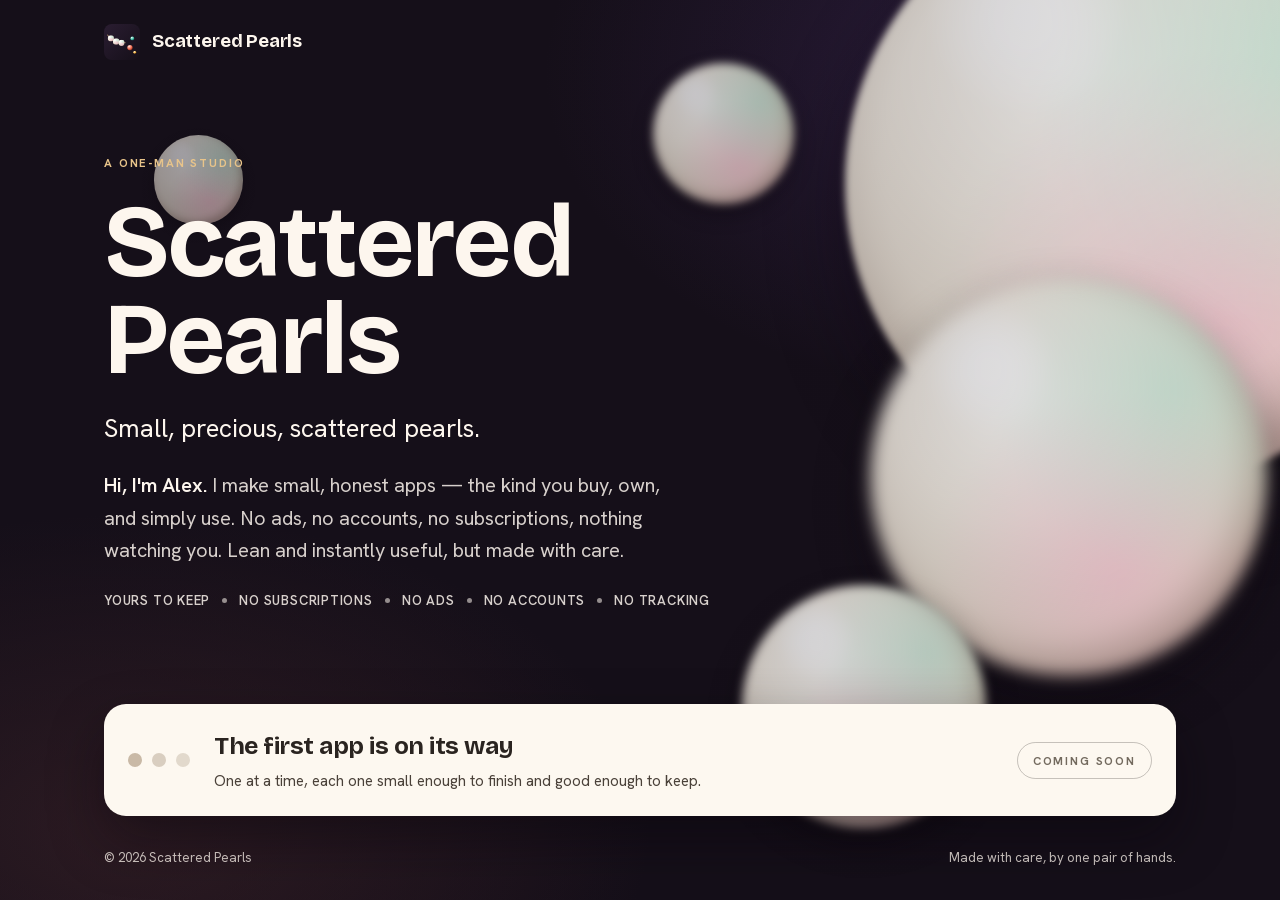
==== commit 83558c0e: "Live home on ink with the strand mark, the new favicon and a link preview The coming-soon page as it" ====
--- a/index.html
+++ b/index.html
@@ -5,7 +5,7 @@
   <meta name="viewport" content="width=device-width, initial-scale=1">
 
   <title>Scattered Pearls — a one-man app studio</title>
-  <meta name="description" content="A tiny studio for lean, ad-free apps that are yours to keep. No accounts, no subscriptions, no tracking. First app: Blitzfingers, a soundboard.">
+  <meta name="description" content="A tiny studio for lean, ad-free apps that are yours to keep. No accounts, no subscriptions, no tracking. First app coming soon.">
   <link rel="canonical" href="https://scatteredpearls.studio/">
   <meta name="color-scheme" content="dark">
   <meta name="theme-color" content="#150f19">
@@ -15,6 +15,12 @@
   <meta property="og:title" content="Scattered Pearls — a one-man app studio">
   <meta property="og:description" content="Small, honest apps — the kind you buy, own, and simply use. No ads, no accounts, no subscriptions, nothing watching you.">
   <meta property="og:url" content="https://scatteredpearls.studio/">
+  <meta property="og:image" content="https://scatteredpearls.studio/og.png">
+  <meta property="og:image:width" content="1200">
+  <meta property="og:image:height" content="630">
+  <meta property="og:image:alt" content="Scattered Pearls — the strand mark beside the name, on ink.">
+  <meta name="twitter:card" content="summary_large_image">
+  <meta name="twitter:image" content="https://scatteredpearls.studio/og.png">
 
   <link rel="icon" href="favicon.ico" sizes="32x32">
   <link rel="icon" type="image/svg+xml" href="studio-tile.svg">
@@ -32,7 +38,7 @@
     @font-face { font-family: "Bricolage Grotesque"; font-style: normal; font-weight: 700; font-display: swap; src: url("fonts/bricolage-700.woff2") format("woff2"); }
 
     /* Palette comes from the design system's brand surface: this page opts in
-       with data-surface="brand" on <html>, so tokens.css provides the plum
+       with data-surface="brand" on <html>, so tokens.css provides the ink
        ground, cream card and on-ground text (plus the type/space/radius
        scales). Not themed — one fixed branded surface, always dark. */
 
@@ -60,7 +66,6 @@
        Each pearl is one element. --s is its diameter; the highlight, the
        nacre sheen, the core shadow and the cast shadow all scale from it, so
        a pearl stays a pearl at any size. */
-    /* The pearls stay below the header band, so its link is never set over one (maker, 2026-10-17). */
     .pearls { position: absolute; inset: 0; overflow: hidden; pointer-events: none; z-index: 0; }
 
     .pearl {
@@ -79,7 +84,7 @@
         0 calc(var(--s) * 0.063) calc(var(--s) * 0.127) rgba(8, 5, 11, .48);
     }
 
-    .p1 { --s: clamp(300px, 47vw, 640px); right: -13%; top: 112px; animation: sp-drift-1 19s cubic-bezier(.45,.05,.55,.95) infinite; }
+    .p1 { --s: clamp(300px, 47vw, 640px); right: -13%; top: -13%;  animation: sp-drift-1 19s cubic-bezier(.45,.05,.55,.95) infinite; }
     .p2 { --s: clamp(190px, 31vw, 440px); right:  1%;  top:  31%;  animation: sp-drift-2 24s cubic-bezier(.45,.05,.55,.95) infinite; filter: blur(8px); }
     .p3 { --s: clamp(130px, 19vw, 275px); right: 23%;  top:  65%;  animation: sp-drift-3 31s cubic-bezier(.45,.05,.55,.95) infinite; filter: blur(5px); }
     .p4 { --s: clamp(88px,  11vw, 158px); left:  51%;  top:   7%;  animation: sp-drift-2 24s cubic-bezier(.45,.05,.55,.95) infinite; filter: blur(4px); }
@@ -103,7 +108,7 @@
       min-height: 100svh;
       max-width: 1120px;
       margin: 0 auto;
-      padding: var(--sp-space-4) var(--sp-space-5) var(--sp-space-6);   /* top: the header sits where it does on the app pages (app-nav.css) */
+      padding: var(--sp-space-5) var(--sp-space-5) var(--sp-space-6);
       padding-left: max(var(--sp-space-5), env(safe-area-inset-left));
       padding-right: max(var(--sp-space-5), env(safe-area-inset-right));
     }
@@ -114,9 +119,6 @@
     .brand { display: inline-flex; align-items: center; gap: var(--sp-space-3); text-decoration: none; color: var(--sp-on-ground); }
     .brand img { width: 36px; height: 36px; display: block; }
     .brand span { font-family: var(--sp-font-display); font-weight: var(--sp-weight-bold); font-size: var(--sp-text-lg); letter-spacing: -0.01em; }
-    /* One link per app for now, as text — the app's tile shows once, on its card (maker, 2026-10-17); becomes an "Apps" entry once there is a second. */
-    .site-nav a { display: inline-flex; align-items: center; gap: 10px; min-height: 44px; color: var(--sp-on-ground); text-decoration: none; font-size: var(--sp-text-sm); font-weight: var(--sp-weight-semibold); text-shadow: 0 1px 14px rgba(21, 15, 25, .75); }
-    .site-nav a:hover span { text-decoration: underline; text-underline-offset: 5px; text-decoration-thickness: 1px; }
 
     .hero { flex-grow: 1; display: flex; flex-direction: column; justify-content: center; gap: var(--sp-space-5); max-width: 62ch; }
     .eyebrow { font-size: var(--sp-text-xs); font-weight: var(--sp-weight-bold); letter-spacing: var(--sp-tracking-label); text-transform: uppercase; color: var(--sp-eyebrow); }
@@ -135,33 +137,14 @@
       .promises { flex-wrap: nowrap; width: max-content; }
     }
 
-    /* ── App cards on the brand ground: live app links + a coming-soon slot.
-       Both are the same cream card; .app is the interactive (link) variant. ── */
-    .apps { display: flex; flex-direction: column; gap: var(--sp-space-4); }
-
-    .soon,
-    .app {
+    /* ── Coming-soon card (replaces the app list until the first app ships) ── */
+    .soon {
       display: flex; align-items: center; gap: var(--sp-space-5);
       background: var(--sp-card); color: var(--sp-card-ink);
       border-radius: var(--sp-radius-xl);
       padding: var(--sp-space-5);
       box-shadow: 0 24px 54px rgba(8, 5, 11, .44);
     }
-
-    /* Live app link */
-    .app { text-decoration: none; transition: transform var(--sp-dur-base) var(--sp-ease), box-shadow var(--sp-dur-base) var(--sp-ease); }
-    .app:hover { transform: translateY(-2px); box-shadow: 0 32px 64px rgba(8, 5, 11, .52); }
-    .app .icon { flex: 0 0 auto; width: 56px; height: 56px; }
-    .app .icon img { width: 100%; height: 100%; display: block; filter: drop-shadow(0 6px 14px rgba(8, 5, 11, .32)); }
-    .app .meta { display: flex; flex-direction: column; gap: 4px; min-width: 0; }
-    .app .name { font-family: var(--sp-font-display); font-weight: var(--sp-weight-bold); font-size: var(--sp-text-xl); letter-spacing: -0.02em; }
-    .app .desc { font-size: var(--sp-text-md); color: var(--sp-card-ink-2); }
-    .app .tag { margin-left: auto; flex: 0 0 auto; display: inline-flex; align-items: center; gap: 7px; font-size: var(--sp-text-xs); font-weight: var(--sp-weight-bold); letter-spacing: var(--sp-tracking-label); text-transform: uppercase; color: var(--sp-card-muted); border: 1px solid rgba(42, 36, 32, .26); border-radius: var(--sp-radius-pill); padding: 9px 15px; white-space: nowrap; }
-    .app .tag .arr { transition: transform var(--sp-dur-base) var(--sp-ease); }
-    .app:hover .tag { color: var(--sp-card-ink); border-color: rgba(42, 36, 32, .5); }
-    .app:hover .tag .arr { transform: translateX(3px); }
-
-    /* Coming-soon slot */
     .soon .dots { display: flex; gap: 10px; flex: 0 0 auto; }
     .soon .dots span { width: 14px; height: 14px; border-radius: 50%; background: #d9cec0; }
     .soon .dots span:nth-child(1) { background: #c9b9a6; }
@@ -172,11 +155,6 @@
     .soon .tag { margin-left: auto; flex: 0 0 auto; font-size: var(--sp-text-xs); font-weight: var(--sp-weight-bold); letter-spacing: var(--sp-tracking-label); text-transform: uppercase; color: var(--sp-card-muted); border: 1px solid rgba(42, 36, 32, .26); border-radius: var(--sp-radius-pill); padding: 9px 15px; }
 
     footer { display: flex; align-items: center; justify-content: space-between; gap: var(--sp-space-4); font-size: var(--sp-text-sm); color: var(--sp-on-ground-3); }
-    footer a { color: var(--sp-on-ground-2); }
-    footer a:hover { color: var(--sp-on-ground); }
-    .social { display: inline-flex; gap: 14px; align-items: center; }
-    .social a { display: inline-flex; padding: 4px; border-radius: 8px; }
-    .social a:hover { opacity: .85; }
 
     /* ── Phone ── */
     @media (max-width: 720px) {
@@ -185,15 +163,15 @@
       .brand img { width: 32px; height: 32px; }
       .brand span { font-size: var(--sp-text-md); }
 
-      .p1 { --s: 320px; right: -33%; top: 84px; }
+      .p1 { --s: 320px; right: -33%; top: -15%; }
       .p2 { --s: 150px; left: -14%; right: auto; top: 8%; }
       .p3 { --s: 210px; right: -22%; top: auto; bottom: 4%; }
       .p4, .p5 { display: none; }
 
       .scrim { background: linear-gradient(180deg, rgba(21, 15, 25, .30) 0%, rgba(21, 15, 25, .14) 38%, rgba(21, 15, 25, .34) 100%); }
 
-      .soon, .app { flex-wrap: wrap; gap: var(--sp-space-4); padding: var(--sp-space-4); border-radius: var(--sp-radius-lg); }
-      .soon .tag, .app .tag { margin-left: 0; }
+      .soon { flex-wrap: wrap; gap: var(--sp-space-4); padding: var(--sp-space-4); border-radius: var(--sp-radius-lg); }
+      .soon .tag { margin-left: 0; }
       footer { flex-direction: column; align-items: flex-start; gap: 4px; }
     }
 
@@ -221,7 +199,6 @@
         <img src="studio-tile.svg" alt="" width="36" height="36">
         <span>Scattered Pearls</span>
       </a>
-      <nav class="site-nav" aria-label="Apps"><a href="/blitzfingers/"><span>Blitzfingers</span></a></nav>
     </header>
 
     <main class="hero">
@@ -238,30 +215,18 @@
       </ul>
     </main>
 
-    <div class="apps">
-      <a class="app" href="/blitzfingers/" aria-label="Blitzfingers — a soundboard for iPhone. View the app.">
-        <span class="icon"><img src="blitzfingers-icon.svg" alt="" width="56" height="56"></span>
-        <span class="meta">
-          <span class="name">Blitzfingers</span>
-          <span class="desc">A soundboard — loops &amp; one-shots, finger-drumming, effects, recording, MIDI control.</span>
-        </span>
-        <span class="tag">View app <span class="arr" aria-hidden="true">→</span></span>
-      </a>
-
-      <div class="soon">
-        <div class="dots" aria-hidden="true"><span></span><span></span><span></span></div>
-        <div class="txt">
-          <span class="title">The next app is on its way</span>
-          <span class="sub">One at a time, each one small enough to finish and good enough to keep.</span>
-        </div>
-        <span class="tag">coming soon</span>
+    <div class="soon">
+      <div class="dots" aria-hidden="true"><span></span><span></span><span></span></div>
+      <div class="txt">
+        <span class="title">The first app is on its way</span>
+        <span class="sub">One at a time, each one small enough to finish and good enough to keep.</span>
       </div>
+      <span class="tag">coming soon</span>
     </div>
 
     <footer>
-      <span>© 2026 Scattered Pearls · Made with care, by one pair of hands.</span>
-      <nav class="social" aria-label="Scattered Pearls elsewhere"><a href="https://www.tiktok.com/@scatteredpearlsstudio" target="_blank" rel="me noopener" aria-label="TikTok" title="TikTok"><svg viewBox="0 0 24 24" width="20" height="20" fill="currentColor" aria-hidden="true"><path d="M14 3c.3 2.2 1.7 3.8 4 4.1v3a7 7 0 0 1-4-1.3V15a5 5 0 1 1-5-5h.6v3.1A2 2 0 1 0 11 15V3z"/></svg></a><a href="https://www.instagram.com/scatteredpearlsstudio" target="_blank" rel="me noopener" aria-label="Instagram" title="Instagram"><svg viewBox="0 0 24 24" width="20" height="20" fill="currentColor" aria-hidden="true"><rect x="3.5" y="3.5" width="17" height="17" rx="5" fill="none" stroke="currentColor" stroke-width="2"/><circle cx="12" cy="12" r="4" fill="none" stroke="currentColor" stroke-width="2"/><circle cx="17.3" cy="6.7" r="1.2"/></svg></a><a href="https://www.youtube.com/@scatteredpearlsstudio" target="_blank" rel="me noopener" aria-label="YouTube" title="YouTube"><svg viewBox="0 0 24 24" width="20" height="20" fill="currentColor" aria-hidden="true"><path d="M21.6 7.2a2.6 2.6 0 0 0-1.8-1.8C18.2 5 12 5 12 5s-6.2 0-7.8.4A2.6 2.6 0 0 0 2.4 7.2 27 27 0 0 0 2 12a27 27 0 0 0 .4 4.8 2.6 2.6 0 0 0 1.8 1.8C5.8 19 12 19 12 19s6.2 0 7.8-.4a2.6 2.6 0 0 0 1.8-1.8A27 27 0 0 0 22 12a27 27 0 0 0-.4-4.8zM10 15V9l5.2 3z"/></svg></a><a href="https://x.com/ScatteredPrsStd" target="_blank" rel="me noopener" aria-label="X" title="X"><svg viewBox="0 0 24 24" width="20" height="20" fill="currentColor" aria-hidden="true"><path d="M17.8 3h3.1l-6.8 7.8 8 10.2h-6.3l-4.9-6.4L5.3 21H2.2l7.3-8.3L1.9 3h6.4l4.4 5.9zm-1.1 16.2h1.7L7.4 4.7H5.6z"/></svg></a></nav>
-      <nav class="legal" aria-label="Legal"><a href="/support/">Support</a> · <a href="/privacy/">Privacy</a> · <a href="/imprint/">Imprint/Impressum</a></nav>
+      <span>© 2026 Scattered Pearls</span>
+      <span>Made with care, by one pair of hands.</span>
     </footer>
 
   </div>
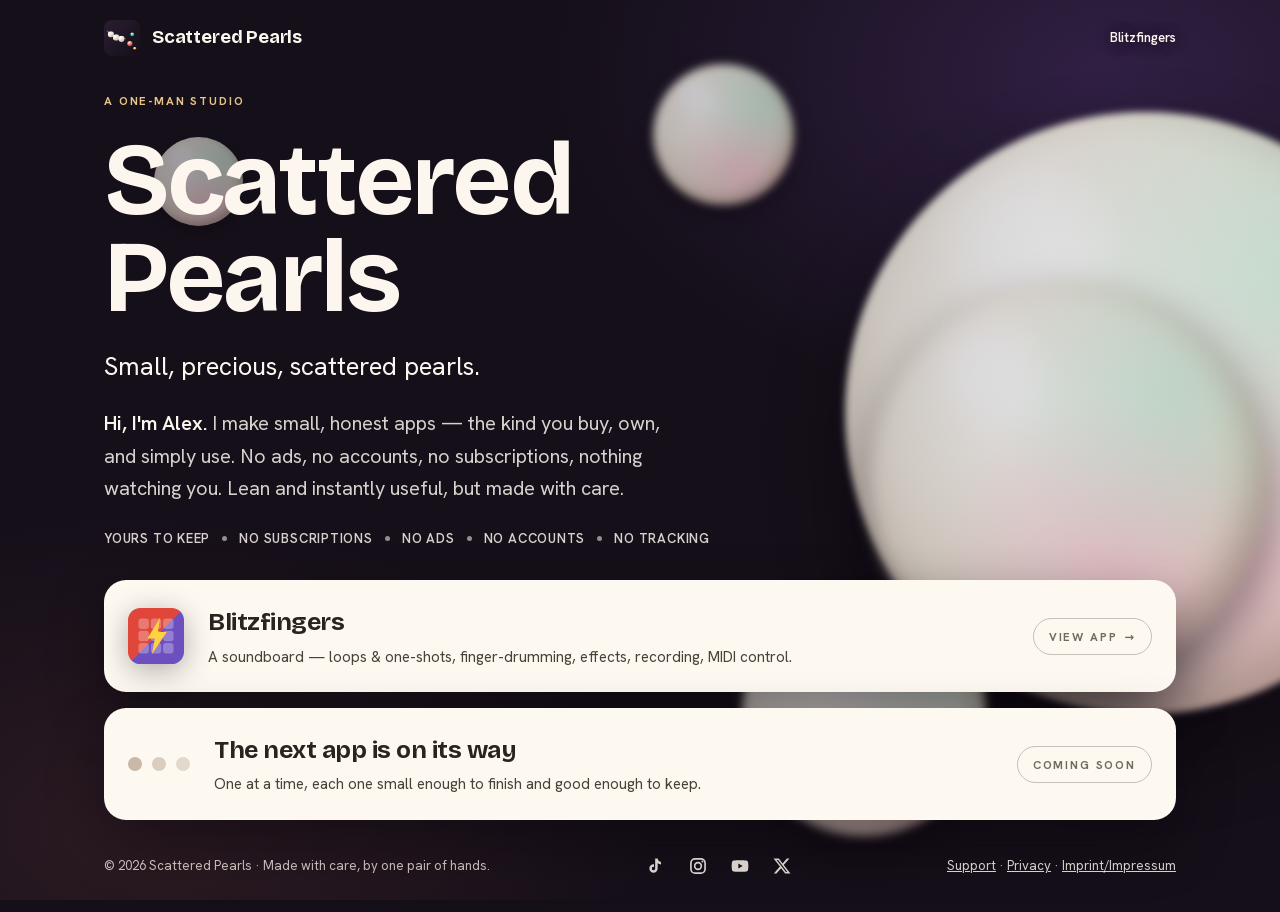
==== commit 2daaa041: "Home on a phone: more air, the promises as a list, room for Safari's toolbar, the left pearl off the" ====
--- a/index.html
+++ b/index.html
@@ -5,7 +5,7 @@
   <meta name="viewport" content="width=device-width, initial-scale=1">
 
   <title>Scattered Pearls — a one-man app studio</title>
-  <meta name="description" content="A tiny studio for lean, ad-free apps that are yours to keep. No accounts, no subscriptions, no tracking. First app coming soon.">
+  <meta name="description" content="A tiny studio for lean, ad-free apps that are yours to keep. No accounts, no subscriptions, no tracking. First app: Blitzfingers, a soundboard.">
   <link rel="canonical" href="https://scatteredpearls.studio/">
   <meta name="color-scheme" content="dark">
   <meta name="theme-color" content="#150f19">
@@ -66,6 +66,7 @@
        Each pearl is one element. --s is its diameter; the highlight, the
        nacre sheen, the core shadow and the cast shadow all scale from it, so
        a pearl stays a pearl at any size. */
+    /* The pearls stay below the header band, so its link is never set over one (maker, 2026-10-17). */
     .pearls { position: absolute; inset: 0; overflow: hidden; pointer-events: none; z-index: 0; }
 
     .pearl {
@@ -84,7 +85,7 @@
         0 calc(var(--s) * 0.063) calc(var(--s) * 0.127) rgba(8, 5, 11, .48);
     }
 
-    .p1 { --s: clamp(300px, 47vw, 640px); right: -13%; top: -13%;  animation: sp-drift-1 19s cubic-bezier(.45,.05,.55,.95) infinite; }
+    .p1 { --s: clamp(300px, 47vw, 640px); right: -13%; top: 112px; animation: sp-drift-1 19s cubic-bezier(.45,.05,.55,.95) infinite; }
     .p2 { --s: clamp(190px, 31vw, 440px); right:  1%;  top:  31%;  animation: sp-drift-2 24s cubic-bezier(.45,.05,.55,.95) infinite; filter: blur(8px); }
     .p3 { --s: clamp(130px, 19vw, 275px); right: 23%;  top:  65%;  animation: sp-drift-3 31s cubic-bezier(.45,.05,.55,.95) infinite; filter: blur(5px); }
     .p4 { --s: clamp(88px,  11vw, 158px); left:  51%;  top:   7%;  animation: sp-drift-2 24s cubic-bezier(.45,.05,.55,.95) infinite; filter: blur(4px); }
@@ -108,7 +109,7 @@
       min-height: 100svh;
       max-width: 1120px;
       margin: 0 auto;
-      padding: var(--sp-space-5) var(--sp-space-5) var(--sp-space-6);
+      padding: var(--sp-space-4) var(--sp-space-5) var(--sp-space-6);   /* top: the header sits where it does on the app pages (app-nav.css) */
       padding-left: max(var(--sp-space-5), env(safe-area-inset-left));
       padding-right: max(var(--sp-space-5), env(safe-area-inset-right));
     }
@@ -119,6 +120,9 @@
     .brand { display: inline-flex; align-items: center; gap: var(--sp-space-3); text-decoration: none; color: var(--sp-on-ground); }
     .brand img { width: 36px; height: 36px; display: block; }
     .brand span { font-family: var(--sp-font-display); font-weight: var(--sp-weight-bold); font-size: var(--sp-text-lg); letter-spacing: -0.01em; }
+    /* One link per app for now, as text — the app's tile shows once, on its card (maker, 2026-10-17); becomes an "Apps" entry once there is a second. */
+    .site-nav a { display: inline-flex; align-items: center; gap: 10px; min-height: 44px; color: var(--sp-on-ground); text-decoration: none; font-size: var(--sp-text-sm); font-weight: var(--sp-weight-semibold); text-shadow: 0 1px 14px rgba(21, 15, 25, .75); }
+    .site-nav a:hover span { text-decoration: underline; text-underline-offset: 5px; text-decoration-thickness: 1px; }
 
     .hero { flex-grow: 1; display: flex; flex-direction: column; justify-content: center; gap: var(--sp-space-5); max-width: 62ch; }
     .eyebrow { font-size: var(--sp-text-xs); font-weight: var(--sp-weight-bold); letter-spacing: var(--sp-tracking-label); text-transform: uppercase; color: var(--sp-eyebrow); }
@@ -137,14 +141,33 @@
       .promises { flex-wrap: nowrap; width: max-content; }
     }
 
-    /* ── Coming-soon card (replaces the app list until the first app ships) ── */
-    .soon {
+    /* ── App cards on the brand ground: live app links + a coming-soon slot.
+       Both are the same cream card; .app is the interactive (link) variant. ── */
+    .apps { display: flex; flex-direction: column; gap: var(--sp-space-4); }
+
+    .soon,
+    .app {
       display: flex; align-items: center; gap: var(--sp-space-5);
       background: var(--sp-card); color: var(--sp-card-ink);
       border-radius: var(--sp-radius-xl);
       padding: var(--sp-space-5);
       box-shadow: 0 24px 54px rgba(8, 5, 11, .44);
     }
+
+    /* Live app link */
+    .app { text-decoration: none; transition: transform var(--sp-dur-base) var(--sp-ease), box-shadow var(--sp-dur-base) var(--sp-ease); }
+    .app:hover { transform: translateY(-2px); box-shadow: 0 32px 64px rgba(8, 5, 11, .52); }
+    .app .icon { flex: 0 0 auto; width: 56px; height: 56px; }
+    .app .icon img { width: 100%; height: 100%; display: block; filter: drop-shadow(0 6px 14px rgba(8, 5, 11, .32)); }
+    .app .meta { display: flex; flex-direction: column; gap: 4px; min-width: 0; }
+    .app .name { font-family: var(--sp-font-display); font-weight: var(--sp-weight-bold); font-size: var(--sp-text-xl); letter-spacing: -0.02em; }
+    .app .desc { font-size: var(--sp-text-md); color: var(--sp-card-ink-2); }
+    .app .tag { margin-left: auto; flex: 0 0 auto; display: inline-flex; align-items: center; gap: 7px; font-size: var(--sp-text-xs); font-weight: var(--sp-weight-bold); letter-spacing: var(--sp-tracking-label); text-transform: uppercase; color: var(--sp-card-muted); border: 1px solid rgba(42, 36, 32, .26); border-radius: var(--sp-radius-pill); padding: 9px 15px; white-space: nowrap; }
+    .app .tag .arr { transition: transform var(--sp-dur-base) var(--sp-ease); }
+    .app:hover .tag { color: var(--sp-card-ink); border-color: rgba(42, 36, 32, .5); }
+    .app:hover .tag .arr { transform: translateX(3px); }
+
+    /* Coming-soon slot */
     .soon .dots { display: flex; gap: 10px; flex: 0 0 auto; }
     .soon .dots span { width: 14px; height: 14px; border-radius: 50%; background: #d9cec0; }
     .soon .dots span:nth-child(1) { background: #c9b9a6; }
@@ -155,24 +178,35 @@
     .soon .tag { margin-left: auto; flex: 0 0 auto; font-size: var(--sp-text-xs); font-weight: var(--sp-weight-bold); letter-spacing: var(--sp-tracking-label); text-transform: uppercase; color: var(--sp-card-muted); border: 1px solid rgba(42, 36, 32, .26); border-radius: var(--sp-radius-pill); padding: 9px 15px; }
 
     footer { display: flex; align-items: center; justify-content: space-between; gap: var(--sp-space-4); font-size: var(--sp-text-sm); color: var(--sp-on-ground-3); }
+    footer a { color: var(--sp-on-ground-2); }
+    footer a:hover { color: var(--sp-on-ground); }
+    .social { display: inline-flex; gap: 14px; align-items: center; }
+    .social a { display: inline-flex; padding: 4px; border-radius: 8px; }
+    .social a:hover { opacity: .85; }
 
     /* ── Phone ── */
     @media (max-width: 720px) {
-      .page { gap: var(--sp-space-5); padding: var(--sp-space-4) var(--sp-space-4) var(--sp-space-5); }
-      .hero { gap: var(--sp-space-4); }
+      /* A phone (maker, 2026-10-17: "too packed"): more air between the parts and inside the text, the promises as a
+         list, and room at the bottom for Safari's toolbar, which floats over the page. */
+      .page { gap: var(--sp-space-7); padding: var(--sp-space-4) var(--sp-space-4) calc(var(--sp-space-7) + 56px + env(safe-area-inset-bottom)); }
+      .hero { gap: var(--sp-space-5); }
+      .claim { margin-top: var(--sp-space-2); }
+      .lede { font-size: 1.0625rem; line-height: 1.7; }
+      .promises { flex-direction: column; align-items: flex-start; gap: 12px; font-size: var(--sp-text-xs); letter-spacing: 0.1em; }
+      .promises li::before, .promises li + li::before { content: ""; width: 5px; height: 5px; border-radius: 50%; background: var(--sp-eyebrow); opacity: .8; }
       .brand img { width: 32px; height: 32px; }
       .brand span { font-size: var(--sp-text-md); }
 
-      .p1 { --s: 320px; right: -33%; top: -15%; }
-      .p2 { --s: 150px; left: -14%; right: auto; top: 8%; }
+      .p1 { --s: 320px; right: -33%; top: 84px; }
+      .p2 { --s: 140px; left: -18%; right: auto; top: auto; bottom: 18%; }
       .p3 { --s: 210px; right: -22%; top: auto; bottom: 4%; }
       .p4, .p5 { display: none; }
 
       .scrim { background: linear-gradient(180deg, rgba(21, 15, 25, .30) 0%, rgba(21, 15, 25, .14) 38%, rgba(21, 15, 25, .34) 100%); }
 
-      .soon { flex-wrap: wrap; gap: var(--sp-space-4); padding: var(--sp-space-4); border-radius: var(--sp-radius-lg); }
-      .soon .tag { margin-left: 0; }
-      footer { flex-direction: column; align-items: flex-start; gap: 4px; }
+      .soon, .app { flex-wrap: wrap; gap: var(--sp-space-4); padding: var(--sp-space-4); border-radius: var(--sp-radius-lg); }
+      .soon .tag, .app .tag { margin-left: 0; }
+      footer { flex-direction: column; align-items: flex-start; gap: var(--sp-space-3); }
     }
 
     /* base.css already damps animation globally; this is the explicit belt-and-braces. */
@@ -199,6 +233,7 @@
         <img src="studio-tile.svg" alt="" width="36" height="36">
         <span>Scattered Pearls</span>
       </a>
+      <nav class="site-nav" aria-label="Apps"><a href="/blitzfingers/"><span>Blitzfingers</span></a></nav>
     </header>
 
     <main class="hero">
@@ -215,18 +250,30 @@
       </ul>
     </main>
 
-    <div class="soon">
-      <div class="dots" aria-hidden="true"><span></span><span></span><span></span></div>
-      <div class="txt">
-        <span class="title">The first app is on its way</span>
-        <span class="sub">One at a time, each one small enough to finish and good enough to keep.</span>
+    <div class="apps">
+      <a class="app" href="/blitzfingers/" aria-label="Blitzfingers — a soundboard for iPhone. View the app.">
+        <span class="icon"><img src="blitzfingers-icon.svg" alt="" width="56" height="56"></span>
+        <span class="meta">
+          <span class="name">Blitzfingers</span>
+          <span class="desc">A soundboard — loops &amp; one-shots, finger-drumming, effects, recording, MIDI control.</span>
+        </span>
+        <span class="tag">View app <span class="arr" aria-hidden="true">→</span></span>
+      </a>
+
+      <div class="soon">
+        <div class="dots" aria-hidden="true"><span></span><span></span><span></span></div>
+        <div class="txt">
+          <span class="title">The next app is on its way</span>
+          <span class="sub">One at a time, each one small enough to finish and good enough to keep.</span>
+        </div>
+        <span class="tag">coming soon</span>
       </div>
-      <span class="tag">coming soon</span>
     </div>
 
     <footer>
-      <span>© 2026 Scattered Pearls</span>
-      <span>Made with care, by one pair of hands.</span>
+      <span>© 2026 Scattered Pearls · Made with care, by one pair of hands.</span>
+      <nav class="social" aria-label="Scattered Pearls elsewhere"><a href="https://www.tiktok.com/@scatteredpearlsstudio" target="_blank" rel="me noopener" aria-label="TikTok" title="TikTok"><svg viewBox="0 0 24 24" width="20" height="20" fill="currentColor" aria-hidden="true"><path d="M14 3c.3 2.2 1.7 3.8 4 4.1v3a7 7 0 0 1-4-1.3V15a5 5 0 1 1-5-5h.6v3.1A2 2 0 1 0 11 15V3z"/></svg></a><a href="https://www.instagram.com/scatteredpearlsstudio" target="_blank" rel="me noopener" aria-label="Instagram" title="Instagram"><svg viewBox="0 0 24 24" width="20" height="20" fill="currentColor" aria-hidden="true"><rect x="3.5" y="3.5" width="17" height="17" rx="5" fill="none" stroke="currentColor" stroke-width="2"/><circle cx="12" cy="12" r="4" fill="none" stroke="currentColor" stroke-width="2"/><circle cx="17.3" cy="6.7" r="1.2"/></svg></a><a href="https://www.youtube.com/@scatteredpearlsstudio" target="_blank" rel="me noopener" aria-label="YouTube" title="YouTube"><svg viewBox="0 0 24 24" width="20" height="20" fill="currentColor" aria-hidden="true"><path d="M21.6 7.2a2.6 2.6 0 0 0-1.8-1.8C18.2 5 12 5 12 5s-6.2 0-7.8.4A2.6 2.6 0 0 0 2.4 7.2 27 27 0 0 0 2 12a27 27 0 0 0 .4 4.8 2.6 2.6 0 0 0 1.8 1.8C5.8 19 12 19 12 19s6.2 0 7.8-.4a2.6 2.6 0 0 0 1.8-1.8A27 27 0 0 0 22 12a27 27 0 0 0-.4-4.8zM10 15V9l5.2 3z"/></svg></a><a href="https://x.com/ScatteredPrsStd" target="_blank" rel="me noopener" aria-label="X" title="X"><svg viewBox="0 0 24 24" width="20" height="20" fill="currentColor" aria-hidden="true"><path d="M17.8 3h3.1l-6.8 7.8 8 10.2h-6.3l-4.9-6.4L5.3 21H2.2l7.3-8.3L1.9 3h6.4l4.4 5.9zm-1.1 16.2h1.7L7.4 4.7H5.6z"/></svg></a></nav>
+      <nav class="legal" aria-label="Legal"><a href="/support/">Support</a> · <a href="/privacy/">Privacy</a> · <a href="/imprint/">Imprint/Impressum</a></nav>
     </footer>
 
   </div>
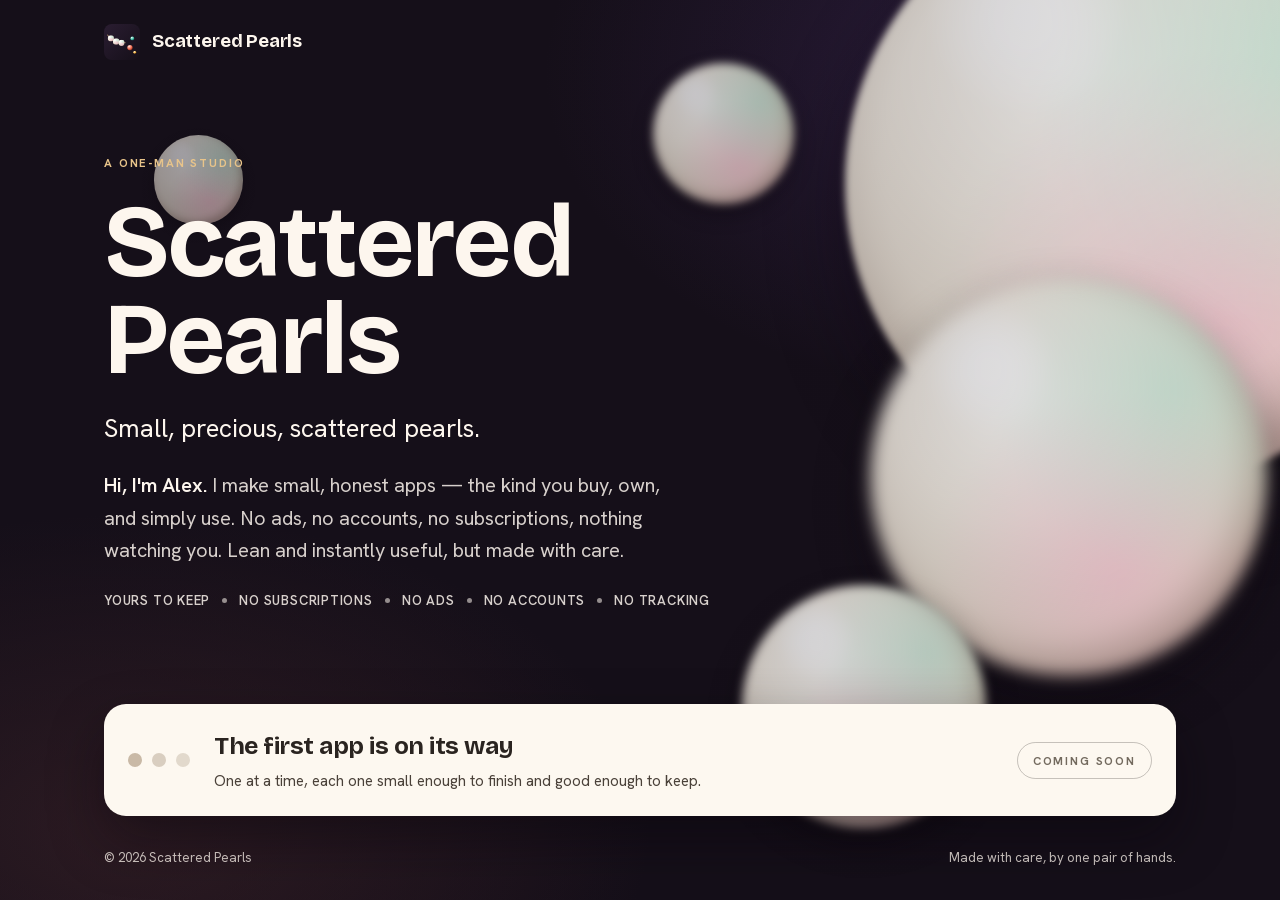
==== commit bb713550: "Live home on a phone: more air, the promises as a list, room for Safari's toolbar, the left pearl of" ====
--- a/index.html
+++ b/index.html
@@ -5,7 +5,7 @@
   <meta name="viewport" content="width=device-width, initial-scale=1">
 
   <title>Scattered Pearls — a one-man app studio</title>
-  <meta name="description" content="A tiny studio for lean, ad-free apps that are yours to keep. No accounts, no subscriptions, no tracking. First app: Blitzfingers, a soundboard.">
+  <meta name="description" content="A tiny studio for lean, ad-free apps that are yours to keep. No accounts, no subscriptions, no tracking. First app coming soon.">
   <link rel="canonical" href="https://scatteredpearls.studio/">
   <meta name="color-scheme" content="dark">
   <meta name="theme-color" content="#150f19">
@@ -66,7 +66,6 @@
        Each pearl is one element. --s is its diameter; the highlight, the
        nacre sheen, the core shadow and the cast shadow all scale from it, so
        a pearl stays a pearl at any size. */
-    /* The pearls stay below the header band, so its link is never set over one (maker, 2026-10-17). */
     .pearls { position: absolute; inset: 0; overflow: hidden; pointer-events: none; z-index: 0; }
 
     .pearl {
@@ -85,7 +84,7 @@
         0 calc(var(--s) * 0.063) calc(var(--s) * 0.127) rgba(8, 5, 11, .48);
     }
 
-    .p1 { --s: clamp(300px, 47vw, 640px); right: -13%; top: 112px; animation: sp-drift-1 19s cubic-bezier(.45,.05,.55,.95) infinite; }
+    .p1 { --s: clamp(300px, 47vw, 640px); right: -13%; top: -13%;  animation: sp-drift-1 19s cubic-bezier(.45,.05,.55,.95) infinite; }
     .p2 { --s: clamp(190px, 31vw, 440px); right:  1%;  top:  31%;  animation: sp-drift-2 24s cubic-bezier(.45,.05,.55,.95) infinite; filter: blur(8px); }
     .p3 { --s: clamp(130px, 19vw, 275px); right: 23%;  top:  65%;  animation: sp-drift-3 31s cubic-bezier(.45,.05,.55,.95) infinite; filter: blur(5px); }
     .p4 { --s: clamp(88px,  11vw, 158px); left:  51%;  top:   7%;  animation: sp-drift-2 24s cubic-bezier(.45,.05,.55,.95) infinite; filter: blur(4px); }
@@ -109,7 +108,7 @@
       min-height: 100svh;
       max-width: 1120px;
       margin: 0 auto;
-      padding: var(--sp-space-4) var(--sp-space-5) var(--sp-space-6);   /* top: the header sits where it does on the app pages (app-nav.css) */
+      padding: var(--sp-space-5) var(--sp-space-5) var(--sp-space-6);
       padding-left: max(var(--sp-space-5), env(safe-area-inset-left));
       padding-right: max(var(--sp-space-5), env(safe-area-inset-right));
     }
@@ -120,9 +119,6 @@
     .brand { display: inline-flex; align-items: center; gap: var(--sp-space-3); text-decoration: none; color: var(--sp-on-ground); }
     .brand img { width: 36px; height: 36px; display: block; }
     .brand span { font-family: var(--sp-font-display); font-weight: var(--sp-weight-bold); font-size: var(--sp-text-lg); letter-spacing: -0.01em; }
-    /* One link per app for now, as text — the app's tile shows once, on its card (maker, 2026-10-17); becomes an "Apps" entry once there is a second. */
-    .site-nav a { display: inline-flex; align-items: center; gap: 10px; min-height: 44px; color: var(--sp-on-ground); text-decoration: none; font-size: var(--sp-text-sm); font-weight: var(--sp-weight-semibold); text-shadow: 0 1px 14px rgba(21, 15, 25, .75); }
-    .site-nav a:hover span { text-decoration: underline; text-underline-offset: 5px; text-decoration-thickness: 1px; }
 
     .hero { flex-grow: 1; display: flex; flex-direction: column; justify-content: center; gap: var(--sp-space-5); max-width: 62ch; }
     .eyebrow { font-size: var(--sp-text-xs); font-weight: var(--sp-weight-bold); letter-spacing: var(--sp-tracking-label); text-transform: uppercase; color: var(--sp-eyebrow); }
@@ -141,33 +137,14 @@
       .promises { flex-wrap: nowrap; width: max-content; }
     }
 
-    /* ── App cards on the brand ground: live app links + a coming-soon slot.
-       Both are the same cream card; .app is the interactive (link) variant. ── */
-    .apps { display: flex; flex-direction: column; gap: var(--sp-space-4); }
-
-    .soon,
-    .app {
+    /* ── Coming-soon card (replaces the app list until the first app ships) ── */
+    .soon {
       display: flex; align-items: center; gap: var(--sp-space-5);
       background: var(--sp-card); color: var(--sp-card-ink);
       border-radius: var(--sp-radius-xl);
       padding: var(--sp-space-5);
       box-shadow: 0 24px 54px rgba(8, 5, 11, .44);
     }
-
-    /* Live app link */
-    .app { text-decoration: none; transition: transform var(--sp-dur-base) var(--sp-ease), box-shadow var(--sp-dur-base) var(--sp-ease); }
-    .app:hover { transform: translateY(-2px); box-shadow: 0 32px 64px rgba(8, 5, 11, .52); }
-    .app .icon { flex: 0 0 auto; width: 56px; height: 56px; }
-    .app .icon img { width: 100%; height: 100%; display: block; filter: drop-shadow(0 6px 14px rgba(8, 5, 11, .32)); }
-    .app .meta { display: flex; flex-direction: column; gap: 4px; min-width: 0; }
-    .app .name { font-family: var(--sp-font-display); font-weight: var(--sp-weight-bold); font-size: var(--sp-text-xl); letter-spacing: -0.02em; }
-    .app .desc { font-size: var(--sp-text-md); color: var(--sp-card-ink-2); }
-    .app .tag { margin-left: auto; flex: 0 0 auto; display: inline-flex; align-items: center; gap: 7px; font-size: var(--sp-text-xs); font-weight: var(--sp-weight-bold); letter-spacing: var(--sp-tracking-label); text-transform: uppercase; color: var(--sp-card-muted); border: 1px solid rgba(42, 36, 32, .26); border-radius: var(--sp-radius-pill); padding: 9px 15px; white-space: nowrap; }
-    .app .tag .arr { transition: transform var(--sp-dur-base) var(--sp-ease); }
-    .app:hover .tag { color: var(--sp-card-ink); border-color: rgba(42, 36, 32, .5); }
-    .app:hover .tag .arr { transform: translateX(3px); }
-
-    /* Coming-soon slot */
     .soon .dots { display: flex; gap: 10px; flex: 0 0 auto; }
     .soon .dots span { width: 14px; height: 14px; border-radius: 50%; background: #d9cec0; }
     .soon .dots span:nth-child(1) { background: #c9b9a6; }
@@ -178,11 +155,6 @@
     .soon .tag { margin-left: auto; flex: 0 0 auto; font-size: var(--sp-text-xs); font-weight: var(--sp-weight-bold); letter-spacing: var(--sp-tracking-label); text-transform: uppercase; color: var(--sp-card-muted); border: 1px solid rgba(42, 36, 32, .26); border-radius: var(--sp-radius-pill); padding: 9px 15px; }
 
     footer { display: flex; align-items: center; justify-content: space-between; gap: var(--sp-space-4); font-size: var(--sp-text-sm); color: var(--sp-on-ground-3); }
-    footer a { color: var(--sp-on-ground-2); }
-    footer a:hover { color: var(--sp-on-ground); }
-    .social { display: inline-flex; gap: 14px; align-items: center; }
-    .social a { display: inline-flex; padding: 4px; border-radius: 8px; }
-    .social a:hover { opacity: .85; }
 
     /* ── Phone ── */
     @media (max-width: 720px) {
@@ -197,15 +169,15 @@
       .brand img { width: 32px; height: 32px; }
       .brand span { font-size: var(--sp-text-md); }
 
-      .p1 { --s: 320px; right: -33%; top: 84px; }
+      .p1 { --s: 320px; right: -33%; top: -15%; }
       .p2 { --s: 140px; left: -18%; right: auto; top: auto; bottom: 18%; }
       .p3 { --s: 210px; right: -22%; top: auto; bottom: 4%; }
       .p4, .p5 { display: none; }
 
       .scrim { background: linear-gradient(180deg, rgba(21, 15, 25, .30) 0%, rgba(21, 15, 25, .14) 38%, rgba(21, 15, 25, .34) 100%); }
 
-      .soon, .app { flex-wrap: wrap; gap: var(--sp-space-4); padding: var(--sp-space-4); border-radius: var(--sp-radius-lg); }
-      .soon .tag, .app .tag { margin-left: 0; }
+      .soon { flex-wrap: wrap; gap: var(--sp-space-4); padding: var(--sp-space-4); border-radius: var(--sp-radius-lg); }
+      .soon .tag { margin-left: 0; }
       footer { flex-direction: column; align-items: flex-start; gap: var(--sp-space-3); }
     }
 
@@ -233,7 +205,6 @@
         <img src="studio-tile.svg" alt="" width="36" height="36">
         <span>Scattered Pearls</span>
       </a>
-      <nav class="site-nav" aria-label="Apps"><a href="/blitzfingers/"><span>Blitzfingers</span></a></nav>
     </header>
 
     <main class="hero">
@@ -250,30 +221,18 @@
       </ul>
     </main>
 
-    <div class="apps">
-      <a class="app" href="/blitzfingers/" aria-label="Blitzfingers — a soundboard for iPhone. View the app.">
-        <span class="icon"><img src="blitzfingers-icon.svg" alt="" width="56" height="56"></span>
-        <span class="meta">
-          <span class="name">Blitzfingers</span>
-          <span class="desc">A soundboard — loops &amp; one-shots, finger-drumming, effects, recording, MIDI control.</span>
-        </span>
-        <span class="tag">View app <span class="arr" aria-hidden="true">→</span></span>
-      </a>
-
-      <div class="soon">
-        <div class="dots" aria-hidden="true"><span></span><span></span><span></span></div>
-        <div class="txt">
-          <span class="title">The next app is on its way</span>
-          <span class="sub">One at a time, each one small enough to finish and good enough to keep.</span>
-        </div>
-        <span class="tag">coming soon</span>
+    <div class="soon">
+      <div class="dots" aria-hidden="true"><span></span><span></span><span></span></div>
+      <div class="txt">
+        <span class="title">The first app is on its way</span>
+        <span class="sub">One at a time, each one small enough to finish and good enough to keep.</span>
       </div>
+      <span class="tag">coming soon</span>
     </div>
 
     <footer>
-      <span>© 2026 Scattered Pearls · Made with care, by one pair of hands.</span>
-      <nav class="social" aria-label="Scattered Pearls elsewhere"><a href="https://www.tiktok.com/@scatteredpearlsstudio" target="_blank" rel="me noopener" aria-label="TikTok" title="TikTok"><svg viewBox="0 0 24 24" width="20" height="20" fill="currentColor" aria-hidden="true"><path d="M14 3c.3 2.2 1.7 3.8 4 4.1v3a7 7 0 0 1-4-1.3V15a5 5 0 1 1-5-5h.6v3.1A2 2 0 1 0 11 15V3z"/></svg></a><a href="https://www.instagram.com/scatteredpearlsstudio" target="_blank" rel="me noopener" aria-label="Instagram" title="Instagram"><svg viewBox="0 0 24 24" width="20" height="20" fill="currentColor" aria-hidden="true"><rect x="3.5" y="3.5" width="17" height="17" rx="5" fill="none" stroke="currentColor" stroke-width="2"/><circle cx="12" cy="12" r="4" fill="none" stroke="currentColor" stroke-width="2"/><circle cx="17.3" cy="6.7" r="1.2"/></svg></a><a href="https://www.youtube.com/@scatteredpearlsstudio" target="_blank" rel="me noopener" aria-label="YouTube" title="YouTube"><svg viewBox="0 0 24 24" width="20" height="20" fill="currentColor" aria-hidden="true"><path d="M21.6 7.2a2.6 2.6 0 0 0-1.8-1.8C18.2 5 12 5 12 5s-6.2 0-7.8.4A2.6 2.6 0 0 0 2.4 7.2 27 27 0 0 0 2 12a27 27 0 0 0 .4 4.8 2.6 2.6 0 0 0 1.8 1.8C5.8 19 12 19 12 19s6.2 0 7.8-.4a2.6 2.6 0 0 0 1.8-1.8A27 27 0 0 0 22 12a27 27 0 0 0-.4-4.8zM10 15V9l5.2 3z"/></svg></a><a href="https://x.com/ScatteredPrsStd" target="_blank" rel="me noopener" aria-label="X" title="X"><svg viewBox="0 0 24 24" width="20" height="20" fill="currentColor" aria-hidden="true"><path d="M17.8 3h3.1l-6.8 7.8 8 10.2h-6.3l-4.9-6.4L5.3 21H2.2l7.3-8.3L1.9 3h6.4l4.4 5.9zm-1.1 16.2h1.7L7.4 4.7H5.6z"/></svg></a></nav>
-      <nav class="legal" aria-label="Legal"><a href="/support/">Support</a> · <a href="/privacy/">Privacy</a> · <a href="/imprint/">Imprint/Impressum</a></nav>
+      <span>© 2026 Scattered Pearls</span>
+      <span>Made with care, by one pair of hands.</span>
     </footer>
 
   </div>
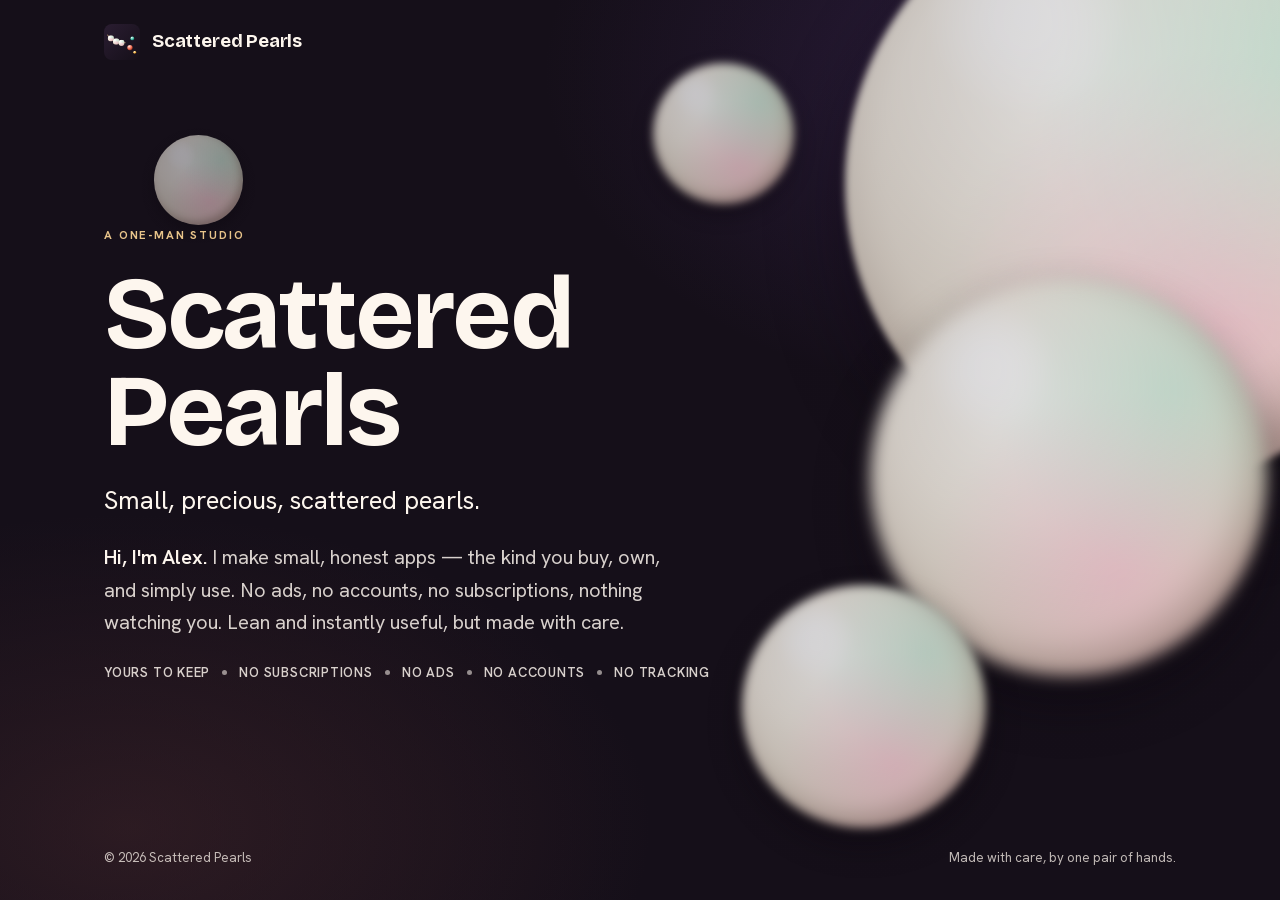
==== commit 8a4210bb: "Scattered Pearls website Co-Authored-By: Claude Opus 5.5 <noreply@anthropic.com>" ====
--- a/index.html
+++ b/index.html
@@ -137,23 +137,6 @@
       .promises { flex-wrap: nowrap; width: max-content; }
     }
 
-    /* ── Coming-soon card (replaces the app list until the first app ships) ── */
-    .soon {
-      display: flex; align-items: center; gap: var(--sp-space-5);
-      background: var(--sp-card); color: var(--sp-card-ink);
-      border-radius: var(--sp-radius-xl);
-      padding: var(--sp-space-5);
-      box-shadow: 0 24px 54px rgba(8, 5, 11, .44);
-    }
-    .soon .dots { display: flex; gap: 10px; flex: 0 0 auto; }
-    .soon .dots span { width: 14px; height: 14px; border-radius: 50%; background: #d9cec0; }
-    .soon .dots span:nth-child(1) { background: #c9b9a6; }
-    .soon .dots span:nth-child(3) { background: #e2d9cc; }
-    .soon .txt { display: flex; flex-direction: column; gap: 4px; }
-    .soon .title { font-family: var(--sp-font-display); font-weight: var(--sp-weight-bold); font-size: var(--sp-text-xl); letter-spacing: -0.02em; }
-    .soon .sub { font-size: var(--sp-text-md); color: var(--sp-card-ink-2); }
-    .soon .tag { margin-left: auto; flex: 0 0 auto; font-size: var(--sp-text-xs); font-weight: var(--sp-weight-bold); letter-spacing: var(--sp-tracking-label); text-transform: uppercase; color: var(--sp-card-muted); border: 1px solid rgba(42, 36, 32, .26); border-radius: var(--sp-radius-pill); padding: 9px 15px; }
-
     footer { display: flex; align-items: center; justify-content: space-between; gap: var(--sp-space-4); font-size: var(--sp-text-sm); color: var(--sp-on-ground-3); }
 
     /* ── Phone ── */
@@ -176,8 +159,6 @@
 
       .scrim { background: linear-gradient(180deg, rgba(21, 15, 25, .30) 0%, rgba(21, 15, 25, .14) 38%, rgba(21, 15, 25, .34) 100%); }
 
-      .soon { flex-wrap: wrap; gap: var(--sp-space-4); padding: var(--sp-space-4); border-radius: var(--sp-radius-lg); }
-      .soon .tag { margin-left: 0; }
       footer { flex-direction: column; align-items: flex-start; gap: var(--sp-space-3); }
     }
 
@@ -221,15 +202,6 @@
       </ul>
     </main>
 
-    <div class="soon">
-      <div class="dots" aria-hidden="true"><span></span><span></span><span></span></div>
-      <div class="txt">
-        <span class="title">The first app is on its way</span>
-        <span class="sub">One at a time, each one small enough to finish and good enough to keep.</span>
-      </div>
-      <span class="tag">coming soon</span>
-    </div>
-
     <footer>
       <span>© 2026 Scattered Pearls</span>
       <span>Made with care, by one pair of hands.</span>
--- a/base.css
+++ b/base.css
@@ -11,10 +11,6 @@
    root stays 16px. Brand fonts are preserved: only the SIZE comes from the system here —
    body/components set their own font-family, which descendants inherit. */
 :root { font: -apple-system-body; }
-/* …but on the Mac it is a fixed 13px (macOS has no Dynamic Type), and a rem scale drawn for 16–17px read a fifth too
-   small there (maker, 2026-10-09). A mouse or trackpad as the main pointer is a desktop: 16px, the web default. An
-   iPad with a trackpad keeps a coarse main pointer, so it keeps Dynamic Type. */
-@media (pointer: fine) { :root { font-size: 16px; } }
 
 /* No grey tap flash — apps provide their own :active press state instead. */
 * { -webkit-tap-highlight-color: transparent; }
